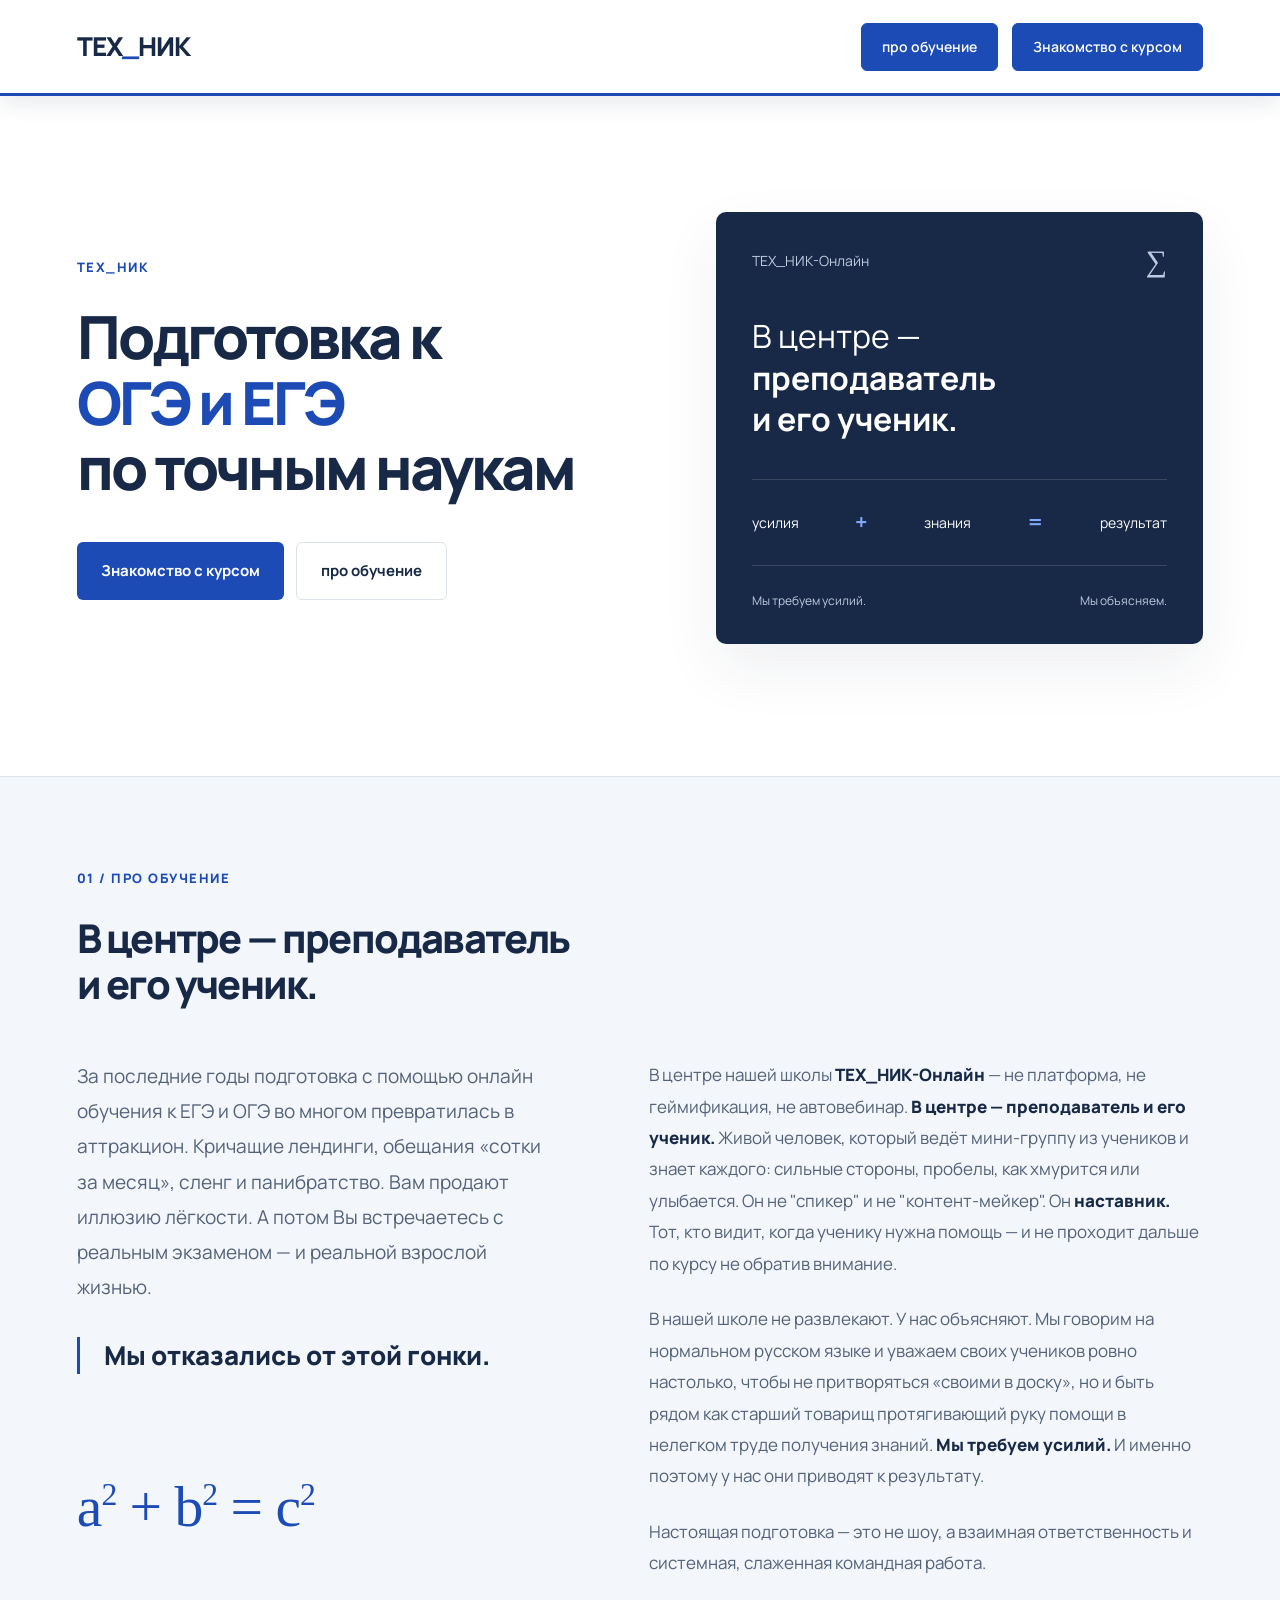
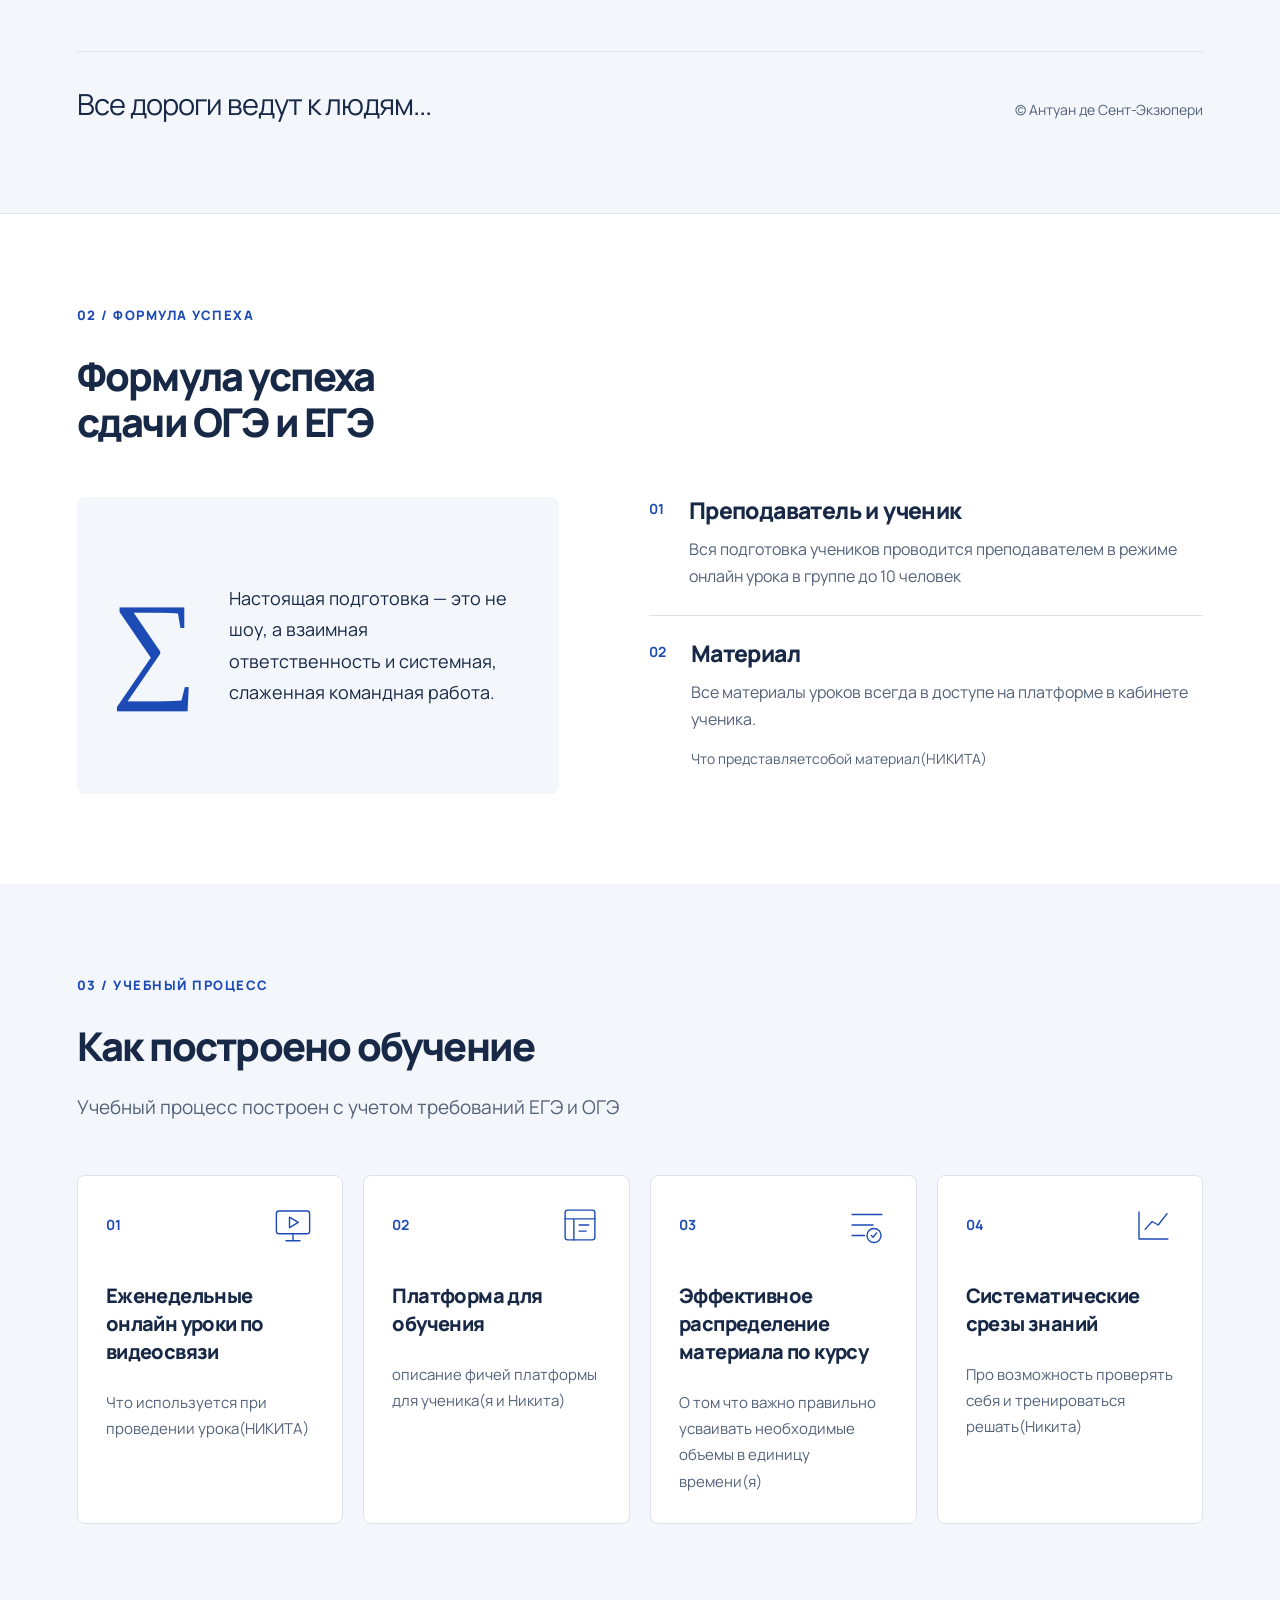
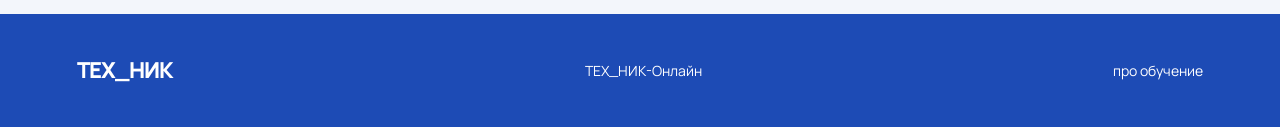
==== index.html @ 52ebafa4 "Publish ТЕХ_НИК website with Telegram application form" ====
<!DOCTYPE html>
<html lang="ru">
<head>
<meta charset="UTF-8"><meta name="viewport" content="width=device-width, initial-scale=1">
<title>ТЕХ_НИК — подготовка к ОГЭ и ЕГЭ по точным наукам</title>
<meta name="description" content="ТЕХ_НИК-Онлайн. Подготовка к ОГЭ и ЕГЭ по точным наукам. В центре — преподаватель и его ученик.">
<link rel="icon" type="image/svg+xml" href="data:image/svg+xml,%3Csvg xmlns='http://www.w3.org/2000/svg' viewBox='0 0 32 32'%3E%3Crect width='32' height='32' rx='7' fill='%23172946'/%3E%3Cpath d='M7 9h18v4h-7v12h-4V13H7z' fill='%23fff'/%3E%3C/svg%3E">
<link rel="stylesheet" href="style.css">
</head>
<body>
<header class="header"><a class="brand" href="#top" aria-label="ТЕХ_НИК, начало страницы">ТЕХ<span>_</span>НИК</a><nav aria-label="Навигация"><a href="#principles">про обучение</a><button class="nav-cta" type="button" data-diagnostic>Знакомство с курсом</button></nav></header>
<main>
<section class="hero" id="top">
<div class="hero-copy"><div class="eyebrow">ТЕХ_НИК</div><h1>Подготовка к <span>ОГЭ и ЕГЭ</span> по точным наукам</h1><div class="hero-actions"><button class="button primary" type="button" data-diagnostic>Знакомство с курсом</button><a class="button secondary" href="#principles">про обучение</a></div></div>
<div class="hero-panel" aria-label="Принципы подготовки"><div class="panel-top"><span>ТЕХ_НИК-Онлайн</span><span class="small-mark">∑</span></div><p class="panel-title">В центре —<br><strong>преподаватель<br>и его ученик.</strong></p><div class="equation" aria-hidden="true"><span>усилия</span><b>+</b><span>знания</span><b>=</b><span>результат</span></div><div class="panel-bottom"><span>Мы требуем усилий.</span><span>Мы объясняем.</span></div></div>
</section>
<section class="principles section" id="principles">
<div class="section-head"><span class="eyebrow">01 / ПРО ОБУЧЕНИЕ</span><h2>В центре — преподаватель<br>и его ученик.</h2></div>
<div class="manifesto">
<div class="opening"><p>За последние годы подготовка с помощью онлайн обучения к ЕГЭ и ОГЭ во многом превратилась в аттракцион. Кричащие лендинги, обещания «сотки за месяц», сленг и панибратство. Вам продают иллюзию лёгкости. А потом Вы встречаетесь с реальным экзаменом — и реальной взрослой жизнью.</p><p class="statement">Мы отказались от этой гонки.</p><div class="principle-equation" role="img" aria-label="Теорема Пифагора: а в квадрате плюс бэ в квадрате равно цэ в квадрате"><span>a<sup>2</sup> + b<sup>2</sup> = c<sup>2</sup></span></div></div>
<div class="body-copy"><p>В центре нашей школы <strong>ТЕХ_НИК-Онлайн</strong> — не платформа, не геймификация, не автовебинар. <strong>В центре — преподаватель и его ученик.</strong> Живой человек, который ведёт мини-группу из учеников и знает каждого: сильные стороны, пробелы, как хмурится или улыбается. Он не "спикер" и не "контент-мейкер". Он <strong>наставник.</strong> Тот, кто видит, когда ученику нужна помощь — и не проходит дальше по курсу не обратив внимание.</p>
<p>В нашей школе не развлекают. У нас объясняют. Мы говорим на нормальном русском языке и уважаем своих учеников ровно настолько, чтобы не притворяться «своими в доску», но и быть рядом как старший товарищ протягивающий руку помощи в нелегком труде получения знаний. <strong>Мы требуем усилий.</strong> И именно поэтому у нас они приводят к результату.</p>
<p>Настоящая подготовка — это не шоу, а взаимная ответственность и системная, слаженная командная работа.</p></div>
</div><blockquote><p>Все дороги ведут к людям...</p><cite>© Антуан де Сент-Экзюпери</cite></blockquote>
</section>
<section class="formula section" id="formula"><div class="section-head"><span class="eyebrow">02 / ФОРМУЛА УСПЕХА</span><h2>Формула успеха<br>сдачи ОГЭ и ЕГЭ</h2></div>
<div class="formula-layout"><div class="formula-intro"><span class="formula-symbol" aria-hidden="true">∑</span><p>Настоящая подготовка — это не шоу, а взаимная ответственность и системная, слаженная командная работа.</p></div><div class="formula-items"><article><span class="number">01</span><div><h3>Преподаватель и ученик</h3><p>Вся подготовка учеников проводится преподавателем в режиме онлайн урока в группе до 10 человек</p></div></article><article><span class="number">02</span><div><h3>Материал</h3><p>Все материалы уроков всегда в доступе на платформе в кабинете ученика.</p><p class="source-note">Что представляетсобой материал(НИКИТА)</p></div></article></div></div>
</section>
<section class="learning section" id="learning"><div class="section-head"><span class="eyebrow">03 / УЧЕБНЫЙ ПРОЦЕСС</span><h2>Как построено обучение</h2><p class="section-description">Учебный процесс построен с учетом требований ЕГЭ и ОГЭ</p></div><div class="learning-grid">
<article class="learning-card"><div class="card-top"><span class="number">01</span><svg viewBox="0 0 48 48" fill="none" aria-hidden="true"><rect x="5" y="8" width="38" height="26" rx="3"/><path d="M16 42h16M24 34v8M20 15l10 6-10 6z"/></svg></div><h3>Еженедельные онлайн уроки по видеосвязи</h3><p>Что используется при проведении урока(НИКИТА)</p></article>
<article class="learning-card"><div class="card-top"><span class="number">02</span><svg viewBox="0 0 48 48" fill="none" aria-hidden="true"><rect x="7" y="7" width="34" height="34" rx="3"/><path d="M7 17h34M17 17v24M23 24h11M23 31h8"/></svg></div><h3>Платформа для обучения</h3><p>описание фичей платформы для ученика(я и Никита)</p></article>
<article class="learning-card"><div class="card-top"><span class="number">03</span><svg viewBox="0 0 48 48" fill="none" aria-hidden="true"><path d="M7 12h34M7 24h24M7 36h14"/><circle cx="32" cy="36" r="8"/><path d="M29 36l2 2 4-5"/></svg></div><h3>Эффективное распределение материала по курсу</h3><p>О том что важно правильно усваивать необходимые объемы в единицу времени(я)</p></article>
<article class="learning-card"><div class="card-top"><span class="number">04</span><svg viewBox="0 0 48 48" fill="none" aria-hidden="true"><path d="M8 40V9M8 40h33M15 29l8-9 7 4 10-13"/></svg></div><h3>Систематические срезы знаний</h3><p>Про возможность проверять себя и тренироваться решать(Никита)</p></article>
</div></section>
</main><footer><a class="brand" href="#top">ТЕХ<span>_</span>НИК</a><span>ТЕХ_НИК-Онлайн</span><a href="#principles">про обучение</a></footer>
<dialog id="diagnostic-modal" class="diagnostic-modal" aria-labelledby="diagnostic-title" aria-describedby="diagnostic-description">
<div class="modal-shell">
<aside class="modal-aside"><a class="brand" href="#top">ТЕХ_НИК</a><div><span class="modal-kicker">ПЕРВЫЙ ШАГ</span><p>Начнём<br>с вашего<br><strong>уровня.</strong></p><div class="modal-formula" aria-hidden="true">a² + b² = c²</div></div><span class="modal-aside-note">В центре — преподаватель<br>и его ученик.</span></aside>
<div class="modal-content"><button type="button" class="modal-close" id="close-diagnostic" aria-label="Закрыть окно">×</button><span class="eyebrow">ТЕХ_НИК / ЗНАКОМСТВО С КУРСОМ</span><h2 id="diagnostic-title">Знакомство с курсом</h2><p id="diagnostic-description" class="modal-description">Расскажите, к какому экзамену готовитесь, и оставьте данные для связи.</p>
<form id="diagnostic-form"><div class="form-trap" aria-hidden="true"><label>Ваш сайт<input name="website" tabindex="-1" autocomplete="off"></label></div><p class="required-note">Все поля обязательны, кроме комментария.</p>
<fieldset class="exam-field"><legend>Экзамен</legend><div class="exam-options"><label><input type="radio" name="exam" value="ОГЭ" required checked><span>ОГЭ <small>9 класс</small></span></label><label><input type="radio" name="exam" value="ЕГЭ" required><span>ЕГЭ <small>11 класс</small></span></label></div></fieldset>
<div class="form-field subject-field"><label id="subject-label" for="subject-trigger">Предмет</label><div class="subject-picker"><input type="hidden" name="subject" id="diagnostic-subject"><button id="subject-trigger" class="subject-trigger" type="button" role="combobox" aria-labelledby="subject-label subject-value" aria-controls="subject-options" aria-expanded="false" aria-haspopup="listbox" aria-required="true" aria-describedby="subject-error"><span id="subject-value">Выберите предмет</span><svg viewBox="0 0 20 20" aria-hidden="true"><path d="m5 7 5 5 5-5"/></svg></button><div id="subject-options" class="subject-options" role="listbox" aria-labelledby="subject-label" hidden><button type="button" role="option" aria-selected="false" tabindex="-1">Математика</button><button type="button" role="option" aria-selected="false" tabindex="-1">Физика</button><button type="button" role="option" aria-selected="false" tabindex="-1">Информатика</button><button type="button" role="option" aria-selected="false" tabindex="-1">Химия</button></div></div><p id="subject-error" class="subject-error" hidden>Выберите предмет</p></div>
<div class="form-row"><div class="form-field"><label for="diagnostic-name">Ваше имя</label><input id="diagnostic-name" name="name" autocomplete="given-name" placeholder="Имя" required minlength="2" maxlength="80" pattern=".*\S.*"></div><div class="form-field"><label for="diagnostic-surname">Ваша фамилия</label><input id="diagnostic-surname" name="surname" autocomplete="family-name" placeholder="Фамилия" required minlength="2" maxlength="80" pattern=".*\S.*"></div></div>
<div class="form-row"><div class="form-field"><label for="diagnostic-phone">Телефон</label><input id="diagnostic-phone" type="tel" name="phone" autocomplete="tel" inputmode="tel" placeholder="+7 (999) 123-45-67" required maxlength="25" aria-describedby="phone-hint"><p id="phone-hint" class="field-hint">Укажите номер с кодом страны</p></div><div class="form-field"><label for="diagnostic-email">Электронная почта</label><input id="diagnostic-email" type="email" name="email" autocomplete="email" inputmode="email" placeholder="name@example.ru" required maxlength="254"></div></div>
<div class="form-field"><label for="diagnostic-city">Из какого вы города?</label><input id="diagnostic-city" name="city" autocomplete="address-level2" placeholder="Например, Москва" required minlength="2" maxlength="100" pattern=".*\S.*"></div><div class="form-field"><label for="diagnostic-comment">Что хотите обсудить? <span class="optional">Необязательно</span></label><textarea id="diagnostic-comment" name="comment" rows="2" maxlength="600" placeholder="Например, какие темы даются сложнее"></textarea></div>
<button class="button primary submit-diagnostic" type="submit">Записаться на знакомство с курсом</button><p class="mail-explainer">Отправьте заявку — мы свяжемся с вами для записи на знакомство с курсом.</p><div class="mail-fallback"><button id="copy-diagnostic" type="button">Скопировать заявку</button><a href="mailto:nick.martirosian@yandex.ru">nick.martirosian@yandex.ru</a></div><p id="diagnostic-status" class="diagnostic-status" role="status" aria-live="polite"></p><textarea id="diagnostic-copy" class="copy-fallback" aria-label="Текст заявки для копирования" readonly hidden></textarea>
</form></div></div></dialog>
<script src="diagnostic.js" defer></script>
</body></html>
---- style.css ----
@import url('https://fonts.googleapis.com/css2?family=Manrope:wght@400;500;600;700;800&display=swap');
:root{--ink:#172946;--muted:#536279;--line:#dce3eb;--blue:#1d4bb5;--paper:#fff;--pale:#f3f6fb}*{box-sizing:border-box}html{scroll-behavior:smooth;scroll-padding-top:100px}body{margin:0;background:var(--paper);color:var(--ink);font-family:Manrope,Arial,sans-serif;font-size:17px;line-height:1.7}a{color:inherit;text-decoration:none}a:focus-visible{outline:3px solid var(--blue);outline-offset:5px}h1,h2,h3,p{margin:0}h1,h2,h3{line-height:1.16}header,section,footer{padding-inline:max(6vw,calc((100vw - 1320px)/2))}.header{height:96px;display:flex;align-items:center;justify-content:space-between;border-bottom:1px solid var(--line)}.brand{font-weight:800;font-size:26px;letter-spacing:-1px}.brand span{color:var(--blue)}nav{display:flex;align-items:center;gap:38px;font-size:14px;font-weight:600}.nav-cta{padding:11px 18px;border:1px solid var(--line);border-radius:6px}.hero{display:grid;grid-template-columns:1.17fr 1fr;gap:70px;padding-block:84px 100px;align-items:center;min-height:680px}.eyebrow{display:block;font-size:13px;font-weight:800;letter-spacing:1.5px;color:var(--blue);margin-bottom:26px}h1{font-size:clamp(42px,4.65vw,72px);letter-spacing:-3px;line-height:1.1;font-weight:800;max-width:760px}h1 span{color:var(--blue);display:block}.hero-actions{display:flex;gap:12px;flex-wrap:wrap;margin-top:42px}.button{display:inline-flex;align-items:center;justify-content:center;font-size:15px;font-weight:700;min-height:54px;padding:15px 24px;border-radius:6px;transition:background .18s,transform .18s}.button:hover{transform:translateY(-2px)}.primary{color:white;background:var(--blue)}.primary:hover{background:#163b91}.secondary{border:1px solid var(--line)}.secondary:hover{background:var(--pale)}.hero-panel{background:var(--ink);color:white;border-radius:10px;padding:32px 36px;box-shadow:0 24px 60px #17294612}.panel-top{display:flex;align-items:center;justify-content:space-between;color:#bccbe0;font-size:14px}.small-mark{font:30px Georgia,serif}.panel-title{font-size:clamp(26px,2.5vw,38px);line-height:1.3;font-weight:400;margin-block:38px}.panel-title strong{font-weight:700}.equation{display:flex;align-items:center;justify-content:space-between;gap:8px;border-block:1px solid #ffffff26;padding:24px 0;font-size:14px}.equation b{color:#82a8ff;font-size:22px}.panel-bottom{display:flex;justify-content:space-between;gap:20px;color:#bccbe0;font-size:12px;margin-top:25px}.section{padding-block:90px}.principles{background:var(--pale);border-block:1px solid var(--line)}.section-head{margin-bottom:52px}h2{font-size:clamp(32px,3.1vw,48px);letter-spacing:-1.8px;font-weight:800}.manifesto{display:grid;grid-template-columns:1fr 1.15fr;gap:90px}.manifesto p{margin-bottom:24px}.opening{font-size:19px;color:var(--muted);line-height:1.85}.opening .statement{font-size:26px;font-weight:800;color:var(--ink);line-height:1.4;margin-top:32px;border-left:3px solid var(--blue);padding-left:24px}.body-copy{font-size:17px;color:var(--muted);line-height:1.85}.body-copy strong{color:var(--ink);font-weight:800}blockquote{display:flex;align-items:baseline;justify-content:space-between;gap:24px;margin:48px 0 0;padding:34px 0 0;border-top:1px solid var(--line)}blockquote p{font-size:29px;line-height:1.3;letter-spacing:-1px}blockquote cite{font-size:14px;font-style:normal;color:var(--muted)}.formula-layout{display:grid;grid-template-columns:1fr 1.15fr;gap:90px}.formula-intro{background:var(--pale);border-radius:8px;padding:35px;display:flex;align-items:center;gap:32px}.formula-symbol{font:120px Georgia,serif;color:var(--blue);line-height:1}.formula-intro p{font-size:18px;line-height:1.75}.formula-items article{display:flex;gap:25px;padding:24px 0;border-top:1px solid var(--line)}.formula-items article:first-child{padding-top:0;border-top:0}.number{font-size:14px;font-weight:700;color:var(--blue)}h3{font-size:23px;letter-spacing:-.6px;font-weight:800}.formula-items p{color:var(--muted);font-size:16px;margin-top:13px}.formula-items .source-note{font-size:14px}.learning{background:var(--pale)}.section-description{margin-top:22px;font-size:19px;color:var(--muted)}.learning-grid{display:grid;grid-template-columns:repeat(4,1fr);gap:20px}.learning-card{background:white;border:1px solid var(--line);border-radius:8px;padding:28px;display:flex;flex-direction:column}.card-top{display:flex;align-items:center;justify-content:space-between;margin-bottom:36px}.card-top svg{width:42px;height:42px;stroke:var(--blue);stroke-width:1.6;stroke-linecap:round;stroke-linejoin:round}.learning-card h3{font-size:20px;line-height:1.4}.learning-card p{font-size:15px;line-height:1.75;color:var(--muted);margin-top:24px}.diagnostic{background:var(--ink);color:white;display:flex;align-items:center;justify-content:space-between;gap:40px;padding-block:64px}.diagnostic .eyebrow{color:#a7beee}.diagnostic h2{font-size:34px}.light{background:white;color:var(--ink);flex-shrink:0}footer{display:flex;justify-content:space-between;align-items:center;padding-block:32px;font-size:14px;color:var(--muted)}footer .brand{color:var(--ink);font-size:22px}@media(min-width:1700px){.hero{min-height:760px}}@media(max-width:1100px){.hero{gap:35px;padding-block:65px}.manifesto,.formula-layout{gap:40px}.learning-grid{grid-template-columns:repeat(2,1fr)}.formula-intro{padding:25px;gap:20px}.formula-symbol{font-size:90px}}@media(max-width:740px){header,section,footer{padding-inline:6vw}.header{height:80px}.brand{font-size:23px}nav{gap:12px}nav>a:first-child{display:none}.nav-cta{font-size:12px;padding:9px 12px}.hero{grid-template-columns:1fr;padding-block:48px 55px;gap:40px;min-height:auto}h1{font-size:44px;letter-spacing:-2px}.hero-actions{margin-top:30px}.button{font-size:14px;padding:14px 20px}.hero-panel{padding:26px}.panel-title{font-size:32px;margin-block:25px}.section{padding-block:55px}.section-head{margin-bottom:34px}.eyebrow{font-size:12px;margin-bottom:18px}h2{font-size:34px;letter-spacing:-1.3px}.manifesto,.formula-layout{grid-template-columns:1fr;gap:24px}.opening{font-size:17px}.opening .statement{font-size:23px}.body-copy{font-size:16px}blockquote{flex-direction:column;gap:15px;margin-top:25px;padding-top:25px}blockquote p{font-size:26px}.formula-intro{padding:25px}.formula-intro p{font-size:16px}.formula-items article:first-child{padding-top:24px;border-top:1px solid var(--line)}.learning-grid{gap:14px}.learning-card{padding:20px}.card-top{margin-bottom:24px}.learning-card h3{font-size:18px}.learning-card p{font-size:14px}.diagnostic{flex-direction:column;align-items:flex-start;gap:28px}.diagnostic h2{font-size:29px}footer{gap:20px;flex-wrap:wrap}footer>span{display:none}}@media(max-width:420px){h1{font-size:38px}.hero-actions{display:grid}.learning-grid{grid-template-columns:1fr}.learning-card{padding:26px}.learning-card h3{font-size:22px}.learning-card p{font-size:16px}.equation{font-size:12px}}@media(prefers-reduced-motion:reduce){html{scroll-behavior:auto}.button{transition:none}.button:hover{transform:none}}
/* Requested page refinements */
.header nav{gap:14px}
.header nav a{display:inline-flex;align-items:center;justify-content:center;min-height:48px;padding:11px 20px;border:1px solid var(--blue);border-radius:6px;background:var(--blue);color:#fff;line-height:1.5;transition:background .18s}
.header nav a:hover{background:#163b91;border-color:#163b91}
.principle-equation{margin-top:55px;padding:35px 0;color:var(--blue);font-family:Georgia,'Times New Roman',serif;font-size:clamp(40px,4.5vw,68px);line-height:1.5;letter-spacing:-1px}
.principle-equation sup{font-size:.55em;line-height:0;position:relative;vertical-align:baseline;top:-.65em}
footer{background:var(--blue);color:#fff;padding-block:38px}
footer .brand,footer .brand span{color:#fff}
footer a:hover{text-decoration:underline;text-underline-offset:5px}
@media(max-width:740px){.header{height:auto;min-height:80px;gap:14px;padding-block:16px;flex-wrap:wrap}.header nav{gap:8px;flex-wrap:wrap}.header nav a{font-size:12px;min-height:42px;padding:9px 12px}.principle-equation{margin-top:28px;padding-block:15px}}

/* Separate the navigation header from the first screen. */
.header{position:relative;z-index:1;background:#fff;border-bottom:3px solid var(--blue);box-shadow:0 8px 20px rgba(23,41,70,.09)}


button,input,textarea,select{font:inherit}button{cursor:pointer}.button.primary{border:0}.header nav .nav-cta{display:inline-flex;align-items:center;justify-content:center;min-height:48px;padding:11px 20px;border:1px solid var(--blue);border-radius:6px;background:var(--blue);color:#fff;line-height:1.5;font-size:14px;font-weight:600}.header nav .nav-cta:hover{background:#163b91;border-color:#163b91}button:focus-visible,input:focus-visible,select:focus-visible,textarea:focus-visible{outline:3px solid #537fd9;outline-offset:3px}.modal-open{overflow:hidden}.diagnostic-modal{border:0;padding:0;width:min(930px,calc(100% - 40px));max-height:calc(100dvh - 48px);border-radius:16px;color:var(--ink);background:white;box-shadow:0 35px 100px #071a4859;overflow:auto}.diagnostic-modal::backdrop{background:#091c45b3;backdrop-filter:blur(5px)}.modal-shell{display:grid;grid-template-columns:290px 1fr}.modal-aside{background:var(--blue);color:white;padding:35px 30px;display:flex;flex-direction:column;justify-content:space-between;gap:50px}.modal-aside .brand{font-size:23px}.modal-kicker{font-size:12px;letter-spacing:2px;color:#c3d3f3;font-weight:700}.modal-aside p{font-size:38px;line-height:1.25;letter-spacing:-1.5px;margin-top:20px}.modal-aside p strong{font-weight:800}.modal-formula{font:32px Georgia,serif;margin-top:36px;padding-top:28px;border-top:1px solid #ffffff40}.modal-aside-note{font-size:14px;line-height:1.7;color:#e4ecfb}.modal-content{padding:38px;position:relative}.modal-close{position:absolute;right:17px;top:14px;border:0;background:#f0f3f8;width:38px;height:38px;border-radius:50%;font-size:28px;line-height:1;color:var(--ink)}.modal-close:hover{background:#e4eaf4}.modal-content .eyebrow{font-size:11px;margin:0 40px 14px 0;letter-spacing:1px}.modal-content h2{font-size:34px;letter-spacing:-1px}.modal-description{font-size:15px;color:var(--muted);line-height:1.6;margin-top:13px;margin-bottom:24px}.exam-field{border:0;padding:0;margin:0 0 18px}.exam-field legend,.form-field>label{font-size:14px;font-weight:700;margin-bottom:8px;display:block}.exam-options{display:grid;grid-template-columns:1fr 1fr;gap:12px}.exam-options label{position:relative}.exam-options input{position:absolute;width:1px;height:1px;opacity:0}.exam-options span{display:flex;justify-content:space-between;align-items:center;gap:10px;border:1px solid var(--line);border-radius:7px;padding:12px 15px;font-size:17px;font-weight:800;cursor:pointer}.exam-options small{font-size:13px;font-weight:500;color:var(--muted)}.exam-options input:checked+span{border-color:var(--blue);background:#edf2fc;color:var(--blue);box-shadow:inset 0 0 0 1px var(--blue)}.exam-options input:focus-visible+span{outline:3px solid #537fd9;outline-offset:3px}.form-field{margin-bottom:17px}.form-field input,.form-field select,.form-field textarea{width:100%;border:1px solid #cbd5e4;border-radius:7px;padding:12px 13px;color:var(--ink);background:#fff;font-size:14px;line-height:1.5;min-height:46px}.form-field textarea{resize:vertical;max-height:180px}.form-field input::placeholder,.form-field textarea::placeholder{color:#758299}.form-row{display:grid;grid-template-columns:1fr 1.15fr;gap:14px}.optional{font-size:12px;color:var(--muted);font-weight:400;float:right}.submit-diagnostic{width:100%;min-height:52px;font-size:15px}.mail-explainer{font-size:12px;color:var(--muted);line-height:1.6;margin-top:12px;text-align:center}.mail-fallback{display:flex;align-items:center;justify-content:space-between;gap:15px;margin-top:13px;font-size:12px;flex-wrap:wrap}.mail-fallback button{padding:0;background:none;border:0;color:var(--blue);font-size:12px;text-decoration:underline;text-underline-offset:3px}.mail-fallback a{color:var(--muted)}.diagnostic-status:empty{display:none}.diagnostic-status{background:#edf2fc;padding:13px;border-radius:7px;font-size:13px;line-height:1.7;margin-top:15px}.copy-fallback{width:100%;min-height:140px;margin-top:12px;font-size:14px;padding:12px;border:1px solid var(--line);border-radius:7px}@media(max-width:740px){.header nav .nav-cta{font-size:12px;min-height:42px;padding:9px 12px}.diagnostic-modal{width:calc(100% - 24px);max-height:calc(100dvh - 24px);border-radius:12px}.modal-shell{grid-template-columns:1fr}.modal-aside{padding:20px 24px;gap:0}.modal-aside>div,.modal-aside-note{display:none}.modal-content{padding:26px 22px}.modal-close{top:12px;right:14px}.modal-content h2{font-size:30px}.form-row{grid-template-columns:1fr;gap:0}.modal-description{margin-bottom:20px}.mail-fallback{font-size:13px}.mail-fallback button{font-size:13px}}@media(prefers-reduced-motion:no-preference){.diagnostic-modal[open]{animation:modal-in .2s ease-out}@keyframes modal-in{from{opacity:0;transform:translateY(12px) scale(.99)}to{opacity:1;transform:translateY(0) scale(1)}}}
.subject-picker{position:relative}.subject-trigger{width:100%;display:flex;align-items:center;justify-content:space-between;gap:15px;min-height:48px;background:white;border:1px solid #cbd5e4;border-radius:7px;padding:12px 14px;color:var(--ink);font-size:14px;text-align:left}.subject-trigger svg{width:20px;height:20px;fill:none;stroke:var(--ink);stroke-width:1.7;transition:transform .15s}.subject-trigger[aria-expanded=true]{border-color:var(--blue);box-shadow:0 0 0 2px #1d4bb51a}.subject-trigger[aria-expanded=true] svg{transform:rotate(180deg)}.subject-options{position:absolute;top:calc(100% + 7px);left:0;right:0;background:white;border:1px solid #dce3eb;border-radius:10px;box-shadow:0 12px 30px #17294624;padding:6px;z-index:5}.subject-options[hidden]{display:none}.subject-options button{display:block;width:100%;background:white;border:0;border-radius:6px;padding:11px 13px;text-align:left;color:var(--ink);font-size:14px}.subject-options button:hover,.subject-options button:focus-visible{background:#edf2fc;color:var(--blue);outline:0}.subject-options button[aria-selected=true]{background:var(--blue);color:white;font-weight:700}.subject-options button[aria-selected=true]::after{content:'✓';float:right}.subject-error{font-size:13px;color:#b32632;margin-top:7px}.subject-trigger[aria-invalid=true]{border-color:#b32632}

.required-note{font-size:12px;color:var(--muted);margin-bottom:16px}.field-hint{font-size:12px;color:var(--muted);line-height:1.5;margin-top:6px}


.form-trap{position:absolute;left:-9999px;opacity:0;width:1px;height:1px;overflow:hidden}.submit-diagnostic:disabled{opacity:.7;cursor:wait}
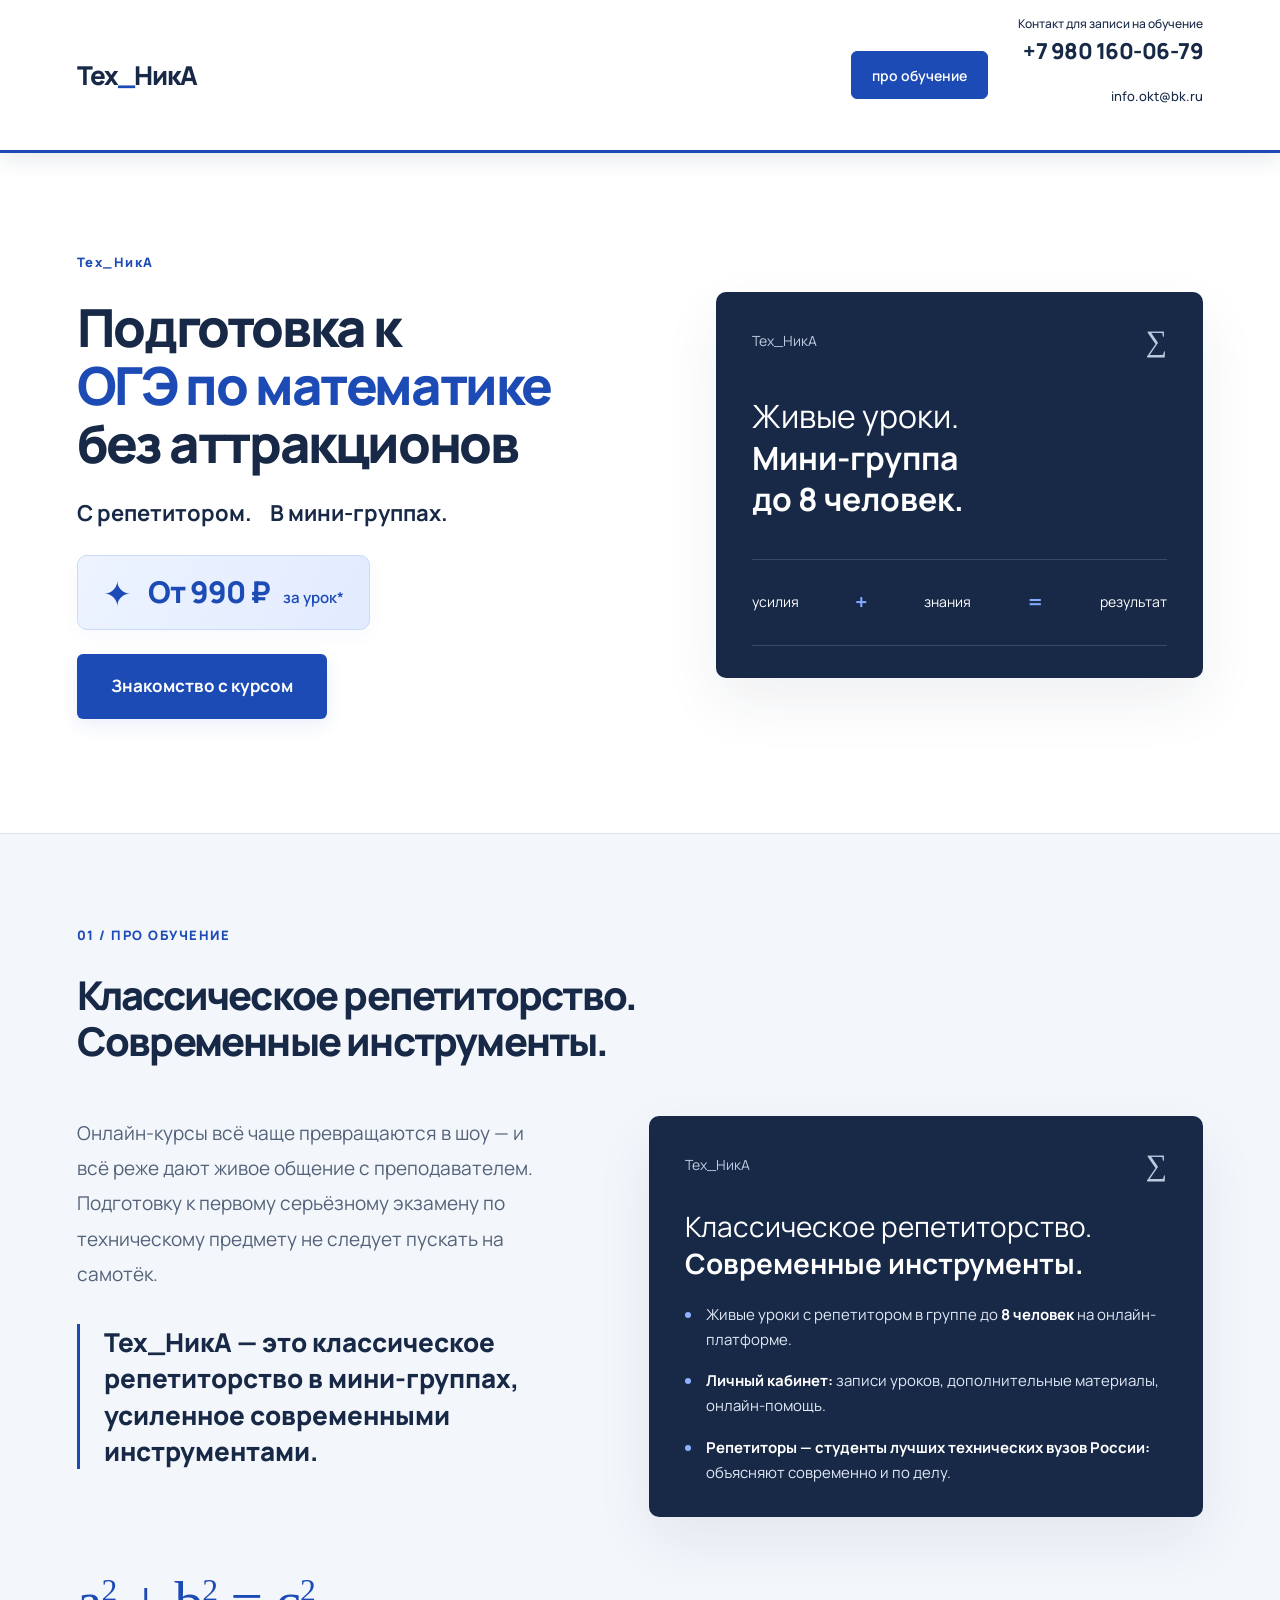
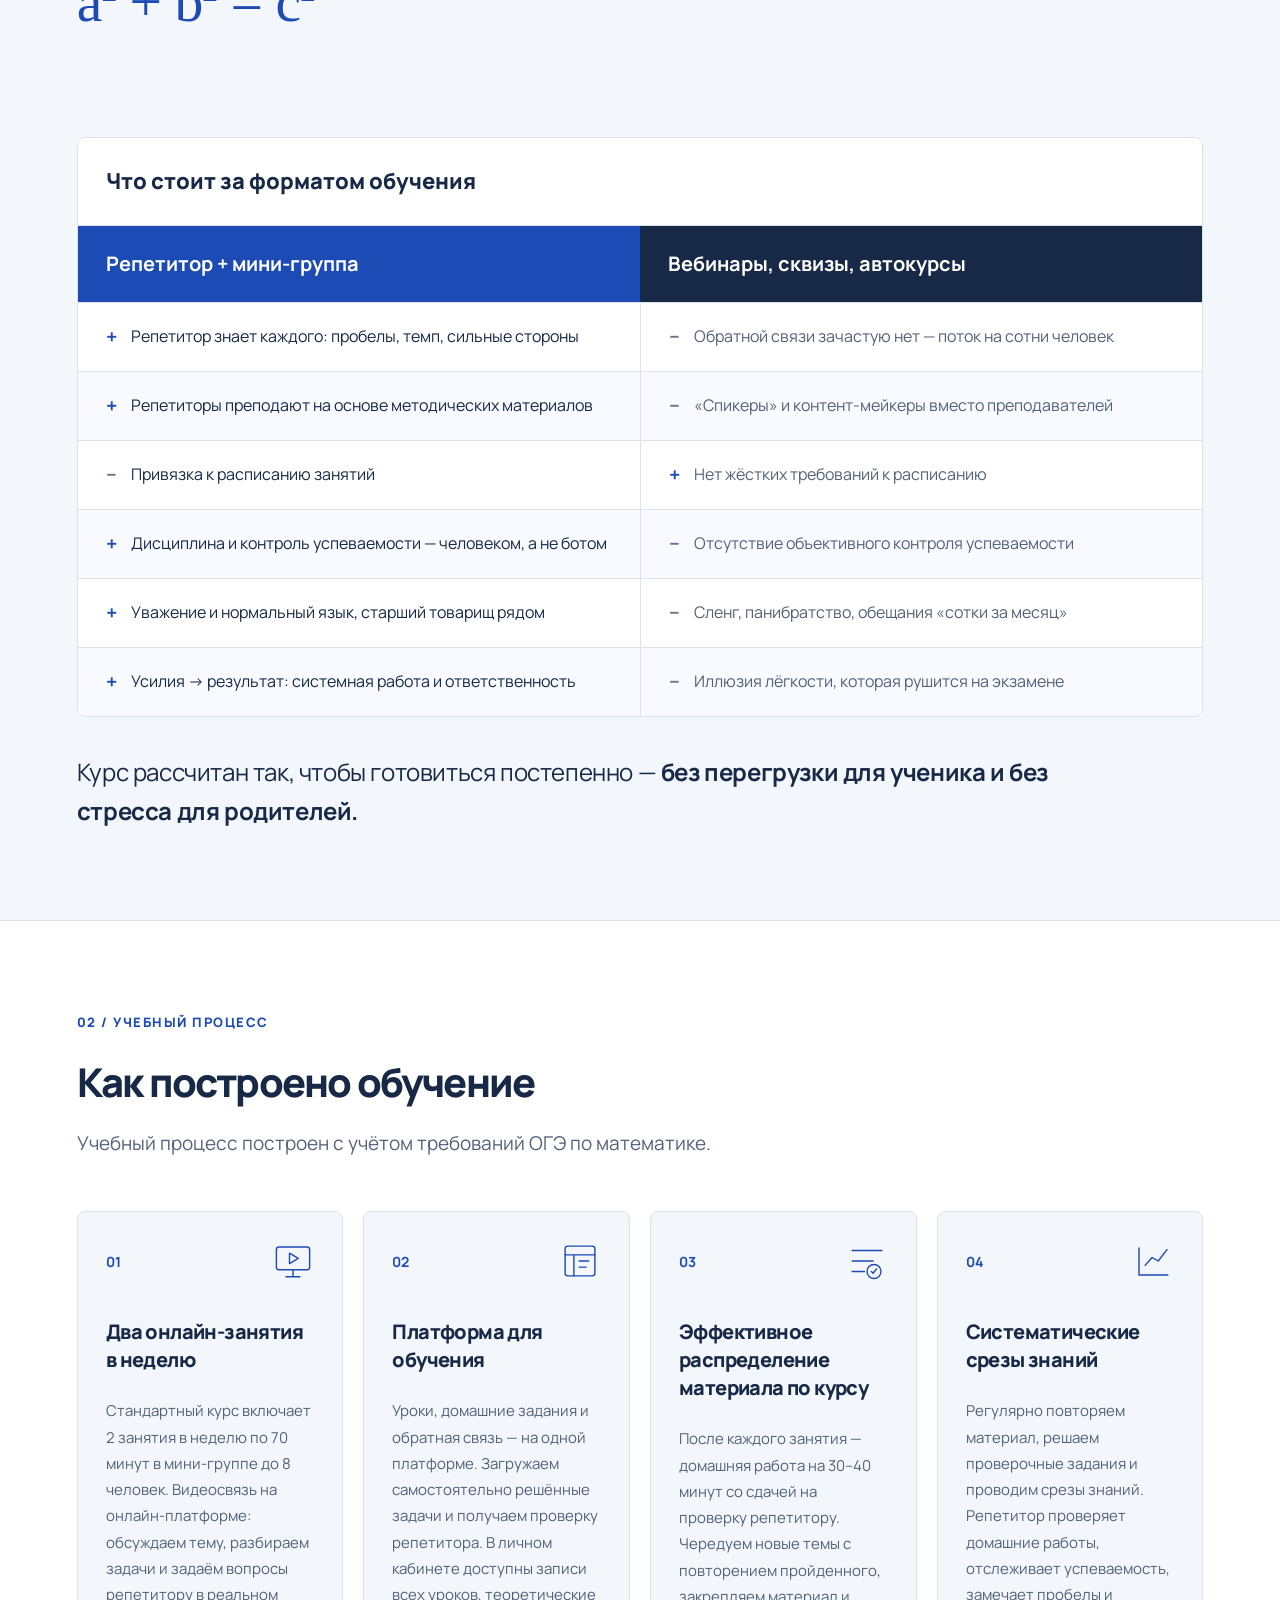
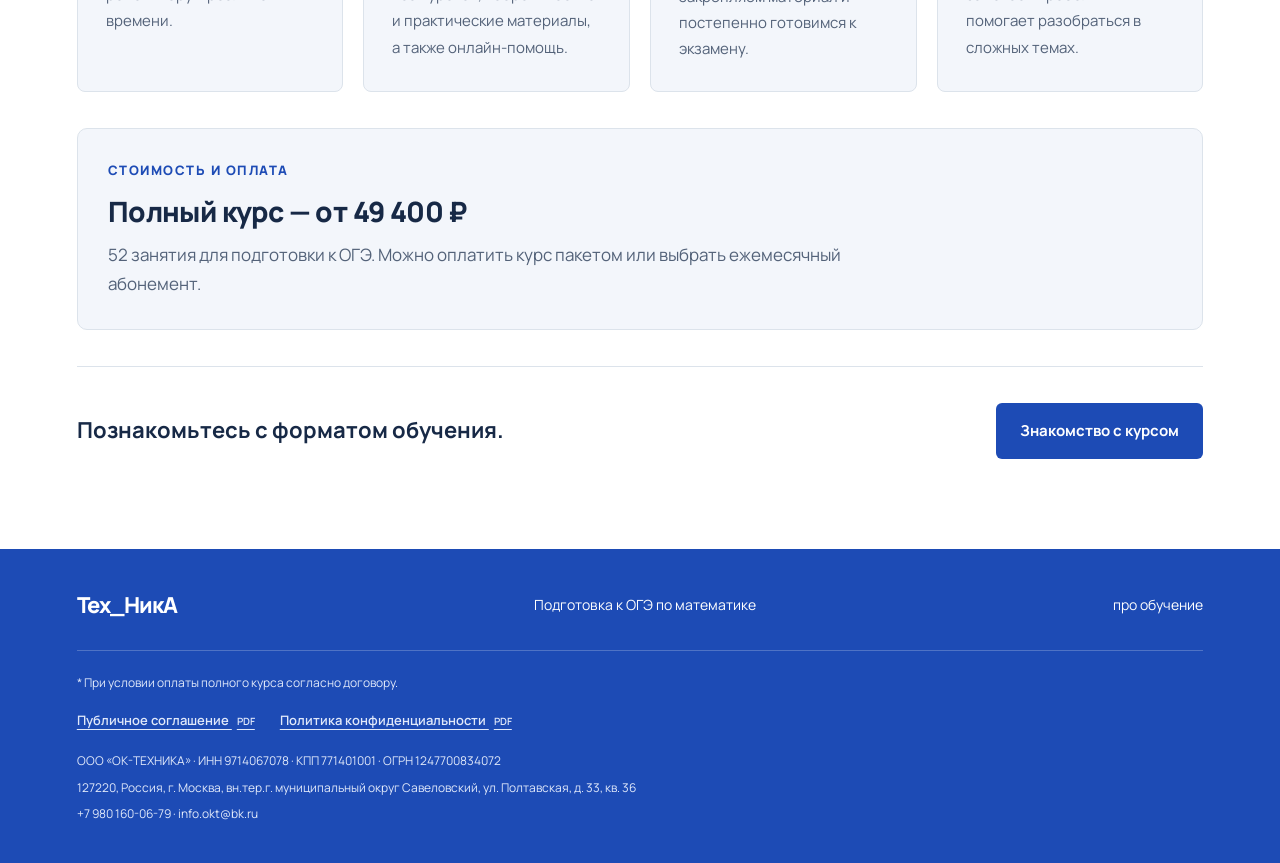
==== commit 0c21f7d4: "Обновить Тех_НикА: курс, стоимость, контакты и согласия" ====
--- a/index.html
+++ b/index.html
@@ -1,56 +1,35 @@
-<!DOCTYPE html>
-<html lang="ru">
-<head>
-<meta charset="UTF-8"><meta name="viewport" content="width=device-width, initial-scale=1">
-<title>ТЕХ_НИК — подготовка к ОГЭ и ЕГЭ по точным наукам</title>
-<meta name="description" content="ТЕХ_НИК-Онлайн. Подготовка к ОГЭ и ЕГЭ по точным наукам. В центре — преподаватель и его ученик.">
-<link rel="icon" type="image/svg+xml" href="data:image/svg+xml,%3Csvg xmlns='http://www.w3.org/2000/svg' viewBox='0 0 32 32'%3E%3Crect width='32' height='32' rx='7' fill='%23172946'/%3E%3Cpath d='M7 9h18v4h-7v12h-4V13H7z' fill='%23fff'/%3E%3C/svg%3E">
-<link rel="stylesheet" href="style.css">
-</head>
-<body>
-<header class="header"><a class="brand" href="#top" aria-label="ТЕХ_НИК, начало страницы">ТЕХ<span>_</span>НИК</a><nav aria-label="Навигация"><a href="#principles">про обучение</a><button class="nav-cta" type="button" data-diagnostic>Знакомство с курсом</button></nav></header>
-<main>
-<section class="hero" id="top">
-<div class="hero-copy"><div class="eyebrow">ТЕХ_НИК</div><h1>Подготовка к <span>ОГЭ и ЕГЭ</span> по точным наукам</h1><div class="hero-actions"><button class="button primary" type="button" data-diagnostic>Знакомство с курсом</button><a class="button secondary" href="#principles">про обучение</a></div></div>
-<div class="hero-panel" aria-label="Принципы подготовки"><div class="panel-top"><span>ТЕХ_НИК-Онлайн</span><span class="small-mark">∑</span></div><p class="panel-title">В центре —<br><strong>преподаватель<br>и его ученик.</strong></p><div class="equation" aria-hidden="true"><span>усилия</span><b>+</b><span>знания</span><b>=</b><span>результат</span></div><div class="panel-bottom"><span>Мы требуем усилий.</span><span>Мы объясняем.</span></div></div>
-</section>
-<section class="principles section" id="principles">
-<div class="section-head"><span class="eyebrow">01 / ПРО ОБУЧЕНИЕ</span><h2>В центре — преподаватель<br>и его ученик.</h2></div>
-<div class="manifesto">
-<div class="opening"><p>За последние годы подготовка с помощью онлайн обучения к ЕГЭ и ОГЭ во многом превратилась в аттракцион. Кричащие лендинги, обещания «сотки за месяц», сленг и панибратство. Вам продают иллюзию лёгкости. А потом Вы встречаетесь с реальным экзаменом — и реальной взрослой жизнью.</p><p class="statement">Мы отказались от этой гонки.</p><div class="principle-equation" role="img" aria-label="Теорема Пифагора: а в квадрате плюс бэ в квадрате равно цэ в квадрате"><span>a<sup>2</sup> + b<sup>2</sup> = c<sup>2</sup></span></div></div>
-<div class="body-copy"><p>В центре нашей школы <strong>ТЕХ_НИК-Онлайн</strong> — не платформа, не геймификация, не автовебинар. <strong>В центре — преподаватель и его ученик.</strong> Живой человек, который ведёт мини-группу из учеников и знает каждого: сильные стороны, пробелы, как хмурится или улыбается. Он не "спикер" и не "контент-мейкер". Он <strong>наставник.</strong> Тот, кто видит, когда ученику нужна помощь — и не проходит дальше по курсу не обратив внимание.</p>
-<p>В нашей школе не развлекают. У нас объясняют. Мы говорим на нормальном русском языке и уважаем своих учеников ровно настолько, чтобы не притворяться «своими в доску», но и быть рядом как старший товарищ протягивающий руку помощи в нелегком труде получения знаний. <strong>Мы требуем усилий.</strong> И именно поэтому у нас они приводят к результату.</p>
-<p>Настоящая подготовка — это не шоу, а взаимная ответственность и системная, слаженная командная работа.</p></div>
-</div><blockquote><p>Все дороги ведут к людям...</p><cite>© Антуан де Сент-Экзюпери</cite></blockquote>
-</section>
-<section class="formula section" id="formula"><div class="section-head"><span class="eyebrow">02 / ФОРМУЛА УСПЕХА</span><h2>Формула успеха<br>сдачи ОГЭ и ЕГЭ</h2></div>
-<div class="formula-layout"><div class="formula-intro"><span class="formula-symbol" aria-hidden="true">∑</span><p>Настоящая подготовка — это не шоу, а взаимная ответственность и системная, слаженная командная работа.</p></div><div class="formula-items"><article><span class="number">01</span><div><h3>Преподаватель и ученик</h3><p>Вся подготовка учеников проводится преподавателем в режиме онлайн урока в группе до 10 человек</p></div></article><article><span class="number">02</span><div><h3>Материал</h3><p>Все материалы уроков всегда в доступе на платформе в кабинете ученика.</p><p class="source-note">Что представляетсобой материал(НИКИТА)</p></div></article></div></div>
-</section>
-<section class="learning section" id="learning"><div class="section-head"><span class="eyebrow">03 / УЧЕБНЫЙ ПРОЦЕСС</span><h2>Как построено обучение</h2><p class="section-description">Учебный процесс построен с учетом требований ЕГЭ и ОГЭ</p></div><div class="learning-grid">
-<article class="learning-card"><div class="card-top"><span class="number">01</span><svg viewBox="0 0 48 48" fill="none" aria-hidden="true"><rect x="5" y="8" width="38" height="26" rx="3"/><path d="M16 42h16M24 34v8M20 15l10 6-10 6z"/></svg></div><h3>Еженедельные онлайн уроки по видеосвязи</h3><p>Что используется при проведении урока(НИКИТА)</p></article>
-<article class="learning-card"><div class="card-top"><span class="number">02</span><svg viewBox="0 0 48 48" fill="none" aria-hidden="true"><rect x="7" y="7" width="34" height="34" rx="3"/><path d="M7 17h34M17 17v24M23 24h11M23 31h8"/></svg></div><h3>Платформа для обучения</h3><p>описание фичей платформы для ученика(я и Никита)</p></article>
-<article class="learning-card"><div class="card-top"><span class="number">03</span><svg viewBox="0 0 48 48" fill="none" aria-hidden="true"><path d="M7 12h34M7 24h24M7 36h14"/><circle cx="32" cy="36" r="8"/><path d="M29 36l2 2 4-5"/></svg></div><h3>Эффективное распределение материала по курсу</h3><p>О том что важно правильно усваивать необходимые объемы в единицу времени(я)</p></article>
-<article class="learning-card"><div class="card-top"><span class="number">04</span><svg viewBox="0 0 48 48" fill="none" aria-hidden="true"><path d="M8 40V9M8 40h33M15 29l8-9 7 4 10-13"/></svg></div><h3>Систематические срезы знаний</h3><p>Про возможность проверять себя и тренироваться решать(Никита)</p></article>
-</div></section>
-</main><footer><a class="brand" href="#top">ТЕХ<span>_</span>НИК</a><span>ТЕХ_НИК-Онлайн</span><a href="#principles">про обучение</a></footer>
-<dialog id="diagnostic-modal" class="diagnostic-modal" aria-labelledby="diagnostic-title" aria-describedby="diagnostic-description">
-<div class="modal-shell">
-<aside class="modal-aside"><a class="brand" href="#top">ТЕХ_НИК</a><div><span class="modal-kicker">ПЕРВЫЙ ШАГ</span><p>Начнём<br>с вашего<br><strong>уровня.</strong></p><div class="modal-formula" aria-hidden="true">a² + b² = c²</div></div><span class="modal-aside-note">В центре — преподаватель<br>и его ученик.</span></aside>
-<div class="modal-content"><button type="button" class="modal-close" id="close-diagnostic" aria-label="Закрыть окно">×</button><span class="eyebrow">ТЕХ_НИК / ЗНАКОМСТВО С КУРСОМ</span><h2 id="diagnostic-title">Знакомство с курсом</h2><p id="diagnostic-description" class="modal-description">Расскажите, к какому экзамену готовитесь, и оставьте данные для связи.</p>
-<form id="diagnostic-form"><div class="form-trap" aria-hidden="true"><label>Ваш сайт<input name="website" tabindex="-1" autocomplete="off"></label></div><p class="required-note">Все поля обязательны, кроме комментария.</p>
-<fieldset class="exam-field"><legend>Экзамен</legend><div class="exam-options"><label><input type="radio" name="exam" value="ОГЭ" required checked><span>ОГЭ <small>9 класс</small></span></label><label><input type="radio" name="exam" value="ЕГЭ" required><span>ЕГЭ <small>11 класс</small></span></label></div></fieldset>
-<div class="form-field subject-field"><label id="subject-label" for="subject-trigger">Предмет</label><div class="subject-picker"><input type="hidden" name="subject" id="diagnostic-subject"><button id="subject-trigger" class="subject-trigger" type="button" role="combobox" aria-labelledby="subject-label subject-value" aria-controls="subject-options" aria-expanded="false" aria-haspopup="listbox" aria-required="true" aria-describedby="subject-error"><span id="subject-value">Выберите предмет</span><svg viewBox="0 0 20 20" aria-hidden="true"><path d="m5 7 5 5 5-5"/></svg></button><div id="subject-options" class="subject-options" role="listbox" aria-labelledby="subject-label" hidden><button type="button" role="option" aria-selected="false" tabindex="-1">Математика</button><button type="button" role="option" aria-selected="false" tabindex="-1">Физика</button><button type="button" role="option" aria-selected="false" tabindex="-1">Информатика</button><button type="button" role="option" aria-selected="false" tabindex="-1">Химия</button></div></div><p id="subject-error" class="subject-error" hidden>Выберите предмет</p></div>
-<div class="form-row"><div class="form-field"><label for="diagnostic-name">Ваше имя</label><input id="diagnostic-name" name="name" autocomplete="given-name" placeholder="Имя" required minlength="2" maxlength="80" pattern=".*\S.*"></div><div class="form-field"><label for="diagnostic-surname">Ваша фамилия</label><input id="diagnostic-surname" name="surname" autocomplete="family-name" placeholder="Фамилия" required minlength="2" maxlength="80" pattern=".*\S.*"></div></div>
-<div class="form-row"><div class="form-field"><label for="diagnostic-phone">Телефон</label><input id="diagnostic-phone" type="tel" name="phone" autocomplete="tel" inputmode="tel" placeholder="+7 (999) 123-45-67" required maxlength="25" aria-describedby="phone-hint"><p id="phone-hint" class="field-hint">Укажите номер с кодом страны</p></div><div class="form-field"><label for="diagnostic-email">Электронная почта</label><input id="diagnostic-email" type="email" name="email" autocomplete="email" inputmode="email" placeholder="name@example.ru" required maxlength="254"></div></div>
-<div class="form-field"><label for="diagnostic-city">Из какого вы города?</label><input id="diagnostic-city" name="city" autocomplete="address-level2" placeholder="Например, Москва" required minlength="2" maxlength="100" pattern=".*\S.*"></div><div class="form-field"><label for="diagnostic-comment">Что хотите обсудить? <span class="optional">Необязательно</span></label><textarea id="diagnostic-comment" name="comment" rows="2" maxlength="600" placeholder="Например, какие темы даются сложнее"></textarea></div>
-<button class="button primary submit-diagnostic" type="submit">Записаться на знакомство с курсом</button><p class="mail-explainer">Отправьте заявку — мы свяжемся с вами для записи на знакомство с курсом.</p><div class="mail-fallback"><button id="copy-diagnostic" type="button">Скопировать заявку</button><a href="mailto:nick.martirosian@yandex.ru">nick.martirosian@yandex.ru</a></div><p id="diagnostic-status" class="diagnostic-status" role="status" aria-live="polite"></p><textarea id="diagnostic-copy" class="copy-fallback" aria-label="Текст заявки для копирования" readonly hidden></textarea>
-</form></div></div></dialog>
-<script src="diagnostic.js" defer></script>
-</body></html>
+<!DOCTYPE html>
+<html lang="ru"><head><meta charset="UTF-8"><meta name="viewport" content="width=device-width, initial-scale=1">
+<title>Тех_НикА — подготовка к ОГЭ по математике</title><meta name="description" content="Классическое репетиторство в мини-группах до 8 человек. Живые уроки, личный кабинет и репетиторы из лучших технических вузов России.">
+<link rel="icon" type="image/svg+xml" href="data:image/svg+xml,%3Csvg xmlns='http://www.w3.org/2000/svg' viewBox='0 0 32 32'%3E%3Crect width='32' height='32' rx='7' fill='%231d4bb5'/%3E%3Cpath d='M7 9h18v4h-7v12h-4V13H7z' fill='%23fff'/%3E%3C/svg%3E"><link rel="stylesheet" href="style.css"></head>
+<body><header class="header"><a class="brand" href="#top" aria-label="Тех_НикА, начало страницы">Тех<span>_</span>НикА</a><nav aria-label="Навигация"><a href="#principles">про обучение</a><div class="header-contact"><span>Контакт для записи на обучение</span><a href="tel:+79801600679"><strong>+7 980 160-06-79</strong></a><a class="contact-email" href="mailto:info.okt@bk.ru">info.okt@bk.ru</a></div></nav></header>
+<main><section class="hero" id="top"><div class="hero-copy"><div class="eyebrow">Тех_НикА</div><h1>Подготовка к <span>ОГЭ по математике</span> без аттракционов</h1><p class="hero-theses"><span>С репетитором.</span><span>В мини-группах.</span></p><div class="course-price"><span class="price-spark" aria-hidden="true">✦</span><div><strong>От 990 ₽</strong><span>за урок*</span></div></div><div class="hero-actions"><button class="button primary hero-main-cta" type="button" data-diagnostic>Знакомство с курсом</button></div></div>
+<div class="hero-panel" aria-label="Формат обучения"><div class="panel-top"><span>Тех_НикА</span><span class="small-mark" aria-hidden="true">∑</span></div><p class="panel-title">Живые уроки.<br><strong>Мини-группа<br>до 8 человек.</strong></p><div class="equation" aria-label="Усилия плюс знания равны результату"><span>усилия</span><b>+</b><span>знания</span><b>=</b><span>результат</span></div></div></section>
+<section class="principles section" id="principles"><div class="section-head"><span class="eyebrow">01 / ПРО ОБУЧЕНИЕ</span><h2>Классическое репетиторство.<br>Современные инструменты.</h2></div>
+<div class="manifesto"><div class="opening"><p>Онлайн-курсы всё чаще превращаются в шоу — и всё реже дают живое общение с преподавателем. Подготовку к первому серьёзному экзамену по техническому предмету не следует пускать на самотёк.</p><p class="statement">Тех_НикА — это классическое репетиторство в мини-группах, усиленное современными инструментами.</p><div class="principle-equation" role="img" aria-label="Теорема Пифагора: а в квадрате плюс бэ в квадрате равно цэ в квадрате">a<sup>2</sup> + b<sup>2</sup> = c<sup>2</sup></div></div>
+<div class="hero-panel details-panel" aria-label="Преимущества обучения"><div class="panel-top"><span>Тех_НикА</span><span class="small-mark" aria-hidden="true">∑</span></div><p class="panel-title panel-title-detailed">Классическое репетиторство.<br><strong>Современные инструменты.</strong></p><ul class="hero-benefits"><li>Живые уроки с репетитором в группе до <strong>8 человек</strong> на онлайн-платформе.</li><li><strong>Личный кабинет:</strong> записи уроков, дополнительные материалы, онлайн-помощь.</li><li><strong>Репетиторы — студенты лучших технических вузов России:</strong> объясняют современно и по делу.</li></ul></div></div>
+<div class="comparison-wrap"><table class="course-comparison"><caption>Что стоит за форматом обучения</caption><thead><tr><th scope="col">Репетитор + мини-группа</th><th scope="col">Вебинары, сквизы, автокурсы</th></tr></thead><tbody><tr><td><div class="compare-cell"><span class="compare-sign positive" aria-label="Преимущество">+</span><span>Репетитор знает каждого: пробелы, темп, сильные стороны</span></div></td><td><div class="compare-cell"><span class="compare-sign negative" aria-label="Ограничение">−</span><span>Обратной связи зачастую нет — поток на сотни человек</span></div></td></tr><tr><td><div class="compare-cell"><span class="compare-sign positive" aria-label="Преимущество">+</span><span>Репетиторы преподают на основе методических материалов</span></div></td><td><div class="compare-cell"><span class="compare-sign negative" aria-label="Ограничение">−</span><span>«Спикеры» и контент-мейкеры вместо преподавателей</span></div></td></tr><tr><td><div class="compare-cell"><span class="compare-sign negative" aria-label="Ограничение">−</span><span>Привязка к расписанию занятий</span></div></td><td><div class="compare-cell"><span class="compare-sign positive" aria-label="Преимущество">+</span><span>Нет жёстких требований к расписанию</span></div></td></tr><tr><td><div class="compare-cell"><span class="compare-sign positive" aria-label="Преимущество">+</span><span>Дисциплина и контроль успеваемости — человеком, а не ботом</span></div></td><td><div class="compare-cell"><span class="compare-sign negative" aria-label="Ограничение">−</span><span>Отсутствие объективного контроля успеваемости</span></div></td></tr><tr><td><div class="compare-cell"><span class="compare-sign positive" aria-label="Преимущество">+</span><span>Уважение и нормальный язык, старший товарищ рядом</span></div></td><td><div class="compare-cell"><span class="compare-sign negative" aria-label="Ограничение">−</span><span>Сленг, панибратство, обещания «сотки за месяц»</span></div></td></tr><tr><td><div class="compare-cell"><span class="compare-sign positive" aria-label="Преимущество">+</span><span>Усилия → результат: системная работа и ответственность</span></div></td><td><div class="compare-cell"><span class="compare-sign negative" aria-label="Ограничение">−</span><span>Иллюзия лёгкости, которая рушится на экзамене</span></div></td></tr></tbody></table></div>
+<p class="course-outcome">Курс рассчитан так, чтобы готовиться постепенно — <strong>без перегрузки для ученика и без стресса для родителей.</strong></p></section>
+<section class="learning section" id="learning"><div class="section-head"><span class="eyebrow">02 / УЧЕБНЫЙ ПРОЦЕСС</span><h2>Как построено обучение</h2><p class="section-description">Учебный процесс построен с учётом требований ОГЭ по математике.</p></div><div class="learning-grid">
+<article class="learning-card"><div class="card-top"><span class="number">01</span><svg viewBox="0 0 48 48" fill="none" aria-hidden="true"><rect x="5" y="8" width="38" height="26" rx="3"/><path d="M16 42h16M24 34v8M20 15l10 6-10 6z"/></svg></div><h3>Два онлайн-занятия в неделю</h3><p>Стандартный курс включает 2 занятия в неделю по 70 минут в мини-группе до 8 человек. Видеосвязь на онлайн-платформе: обсуждаем тему, разбираем задачи и задаём вопросы репетитору в реальном времени.</p></article>
+<article class="learning-card"><div class="card-top"><span class="number">02</span><svg viewBox="0 0 48 48" fill="none" aria-hidden="true"><rect x="7" y="7" width="34" height="34" rx="3"/><path d="M7 17h34M17 17v24M23 24h11M23 31h8"/></svg></div><h3>Платформа для обучения</h3><p>Уроки, домашние задания и обратная связь — на одной платформе. Загружаем самостоятельно решённые задачи и получаем проверку репетитора. В личном кабинете доступны записи всех уроков, теоретические и практические материалы, а также онлайн-помощь.</p></article>
+<article class="learning-card"><div class="card-top"><span class="number">03</span><svg viewBox="0 0 48 48" fill="none" aria-hidden="true"><path d="M7 12h34M7 24h24M7 36h14"/><circle cx="32" cy="36" r="8"/><path d="M29 36l2 2 4-5"/></svg></div><h3>Эффективное распределение материала по курсу</h3><p>После каждого занятия — домашняя работа на 30–40 минут со сдачей на проверку репетитору. Чередуем новые темы с повторением пройденного, закрепляем материал и постепенно готовимся к экзамену.</p></article>
+<article class="learning-card"><div class="card-top"><span class="number">04</span><svg viewBox="0 0 48 48" fill="none" aria-hidden="true"><path d="M8 40V9M8 40h33M15 29l8-9 7 4 10-13"/></svg></div><h3>Систематические срезы знаний</h3><p>Регулярно повторяем материал, решаем проверочные задания и проводим срезы знаний. Репетитор проверяет домашние работы, отслеживает успеваемость, замечает пробелы и помогает разобраться в сложных темах.</p></article>
+</div><div class="course-payment"><span class="eyebrow">СТОИМОСТЬ И ОПЛАТА</span><h3>Полный курс — от 49 400 ₽</h3><p>52 занятия для подготовки к ОГЭ. Можно оплатить курс пакетом или выбрать ежемесячный абонемент.</p></div><div class="learning-action"><p>Познакомьтесь с форматом обучения.</p><button class="button primary" type="button" data-diagnostic>Знакомство с курсом</button></div></section></main>
+<footer class="site-footer"><div class="footer-main"><a class="brand" href="#top">Тех<span>_</span>НикА</a><span>Подготовка к ОГЭ по математике</span><a href="#principles">про обучение</a></div><div class="footer-legal"><p>* При условии оплаты полного курса согласно договору.</p><nav class="legal-documents" aria-label="Документы"><a href="documents/public-offer.pdf" target="_blank" rel="noopener">Публичное соглашение <span>PDF</span></a><a href="documents/privacy-policy.pdf" target="_blank" rel="noopener">Политика конфиденциальности <span>PDF</span></a></nav><div class="organization-details"><p>ООО «ОК-ТЕХНИКА» · ИНН 9714067078 · КПП 771401001 · ОГРН 1247700834072</p><p>127220, Россия, г. Москва, вн.тер.г. муниципальный округ Савеловский, ул. Полтавская, д. 33, кв. 36</p><p><a href="tel:+79801600679">+7 980 160-06-79</a> · <a href="mailto:info.okt@bk.ru">info.okt@bk.ru</a></p></div></div></footer>
+<dialog id="diagnostic-modal" class="diagnostic-modal" aria-labelledby="diagnostic-title" aria-describedby="diagnostic-description">
+<div class="modal-shell">
+<aside class="modal-aside"><a class="brand" href="#top">Тех_НикА</a><div><span class="modal-kicker">ПЕРВЫЙ ШАГ</span><p>Начнём<br>с вашего<br><strong>уровня.</strong></p><div class="modal-formula" aria-hidden="true">a² + b² = c²</div></div><span class="modal-aside-note">В центре — преподаватель<br>и его ученик.</span></aside>
+<div class="modal-content"><button type="button" class="modal-close" id="close-diagnostic" aria-label="Закрыть окно">×</button><span class="eyebrow">Тех_НикА / ЗНАКОМСТВО С КУРСОМ</span><h2 id="diagnostic-title">Знакомство с курсом</h2><p id="diagnostic-description" class="modal-description">ОГЭ по математике в мини-группе до 8 человек. Оставьте данные для знакомства с курсом.</p>
+<form id="diagnostic-form"><div class="form-trap" aria-hidden="true"><label>Ваш сайт<input name="website" tabindex="-1" autocomplete="off"></label></div><p class="required-note">Все поля обязательны, кроме комментария.</p>
+<fieldset class="exam-field"><legend>Экзамен</legend><div class="exam-options"><label><input type="radio" name="exam" value="ОГЭ" required checked><span>ОГЭ <small>9 класс</small></span></label></div></fieldset>
+<div class="form-field subject-field"><label id="subject-label" for="subject-trigger">Предмет</label><div class="subject-picker"><input type="hidden" name="subject" id="diagnostic-subject"><button id="subject-trigger" class="subject-trigger" type="button" role="combobox" aria-labelledby="subject-label subject-value" aria-controls="subject-options" aria-expanded="false" aria-haspopup="listbox" aria-required="true" aria-describedby="subject-error"><span id="subject-value">Выберите предмет</span><svg viewBox="0 0 20 20" aria-hidden="true"><path d="m5 7 5 5 5-5"/></svg></button><div id="subject-options" class="subject-options" role="listbox" aria-labelledby="subject-label" hidden><button type="button" role="option" aria-selected="false" tabindex="-1">Математика</button></div></div><p id="subject-error" class="subject-error" hidden>Выберите предмет</p></div>
+<div class="form-row"><div class="form-field"><label for="diagnostic-name">Ваше имя</label><input id="diagnostic-name" name="name" autocomplete="given-name" placeholder="Имя" required minlength="2" maxlength="80" pattern=".*\S.*"></div><div class="form-field"><label for="diagnostic-surname">Ваша фамилия</label><input id="diagnostic-surname" name="surname" autocomplete="family-name" placeholder="Фамилия" required minlength="2" maxlength="80" pattern=".*\S.*"></div></div>
+<div class="form-row"><div class="form-field"><label for="diagnostic-phone">Телефон</label><input id="diagnostic-phone" type="tel" name="phone" autocomplete="tel" inputmode="tel" placeholder="+7 (999) 123-45-67" required maxlength="25" aria-describedby="phone-hint"><p id="phone-hint" class="field-hint">Укажите номер с кодом страны</p></div><div class="form-field"><label for="diagnostic-email">Электронная почта</label><input id="diagnostic-email" type="email" name="email" autocomplete="email" inputmode="email" placeholder="name@example.ru" required maxlength="254"></div></div>
+<div class="form-field"><label for="diagnostic-city">Из какого вы города?</label><input id="diagnostic-city" name="city" autocomplete="address-level2" placeholder="Например, Москва" required minlength="2" maxlength="100" pattern=".*\S.*"></div><div class="form-field"><label for="diagnostic-comment">Что хотите обсудить? <span class="optional">Необязательно</span></label><textarea id="diagnostic-comment" name="comment" rows="2" maxlength="600" placeholder="Например, какие темы даются сложнее"></textarea></div>
+<fieldset class="form-consents"><legend>Согласия</legend><label class="consent-option"><input type="checkbox" name="privacy_accepted" value="yes" required><span>Я ознакомился(-ась) с <a href="documents/privacy-policy.pdf" target="_blank" rel="noopener">Политикой конфиденциальности</a>.</span></label><label class="consent-option"><input type="checkbox" name="personal_data_consent" value="yes" required><span>Я даю согласие на обработку моих персональных данных для записи на знакомство с курсом и обратной связи.</span></label></fieldset><button class="button primary submit-diagnostic" type="submit">Записаться на знакомство с курсом</button><p class="mail-explainer">Оставьте заявку — мы свяжемся с вами и подберём время знакомства с курсом.</p><div class="mail-fallback"><button id="copy-diagnostic" type="button">Скопировать заявку</button><a href="mailto:info.okt@bk.ru">info.okt@bk.ru</a></div><p id="diagnostic-status" class="diagnostic-status" role="status" aria-live="polite"></p><textarea id="diagnostic-copy" class="copy-fallback" aria-label="Текст заявки для копирования" readonly hidden></textarea>
+</form></div></div></dialog>
+<script src="diagnostic.js" defer></script>
+</body></html>
 
 
-
-
-
-
-
--- a/style.css
+++ b/style.css
@@ -23,3 +23,14 @@
 
 .form-trap{position:absolute;left:-9999px;opacity:0;width:1px;height:1px;overflow:hidden}.submit-diagnostic:disabled{opacity:.7;cursor:wait}
 
+/* Content refresh: keep the established blue and white design. */
+.hero h1{font-size:clamp(38px,4.1vw,62px);letter-spacing:-2.4px}.hero-description{font-size:18px;line-height:1.7;color:var(--muted);margin-top:25px;max-width:580px}.hero .hero-actions{margin-top:30px}.course-benefits article{display:flex;gap:22px;padding:25px 0;border-bottom:1px solid var(--line)}.course-benefits article:first-child{padding-top:0}.course-benefits h3{font-size:23px}.course-benefits p{margin:13px 0 0}.comparison-wrap{margin-top:56px;border:1px solid var(--line);border-radius:8px;overflow:hidden;background:white}.course-comparison{width:100%;border-collapse:collapse;table-layout:fixed}.course-comparison caption{text-align:left;padding:25px 28px;font-size:22px;font-weight:800;color:var(--ink);background:white;border-bottom:1px solid var(--line)}.course-comparison th{width:50%;background:var(--ink);color:white;text-align:left;font-size:20px;line-height:1.4;padding:24px 28px}.course-comparison th:first-child{background:var(--blue)}.course-comparison td{font-size:16px;line-height:1.7;padding:20px 28px;vertical-align:top;border-top:1px solid var(--line);overflow-wrap:anywhere}.course-comparison td+td{border-left:1px solid var(--line);color:var(--muted)}.course-comparison tr:nth-child(even) td{background:#f8faff}.compare-cell{display:flex;gap:14px}.compare-sign{flex-shrink:0;font-size:20px;font-weight:700;line-height:1.4}.positive{color:var(--blue)}.negative{color:#68758b}.course-outcome{margin-top:36px;font-size:24px;line-height:1.6;max-width:1050px;letter-spacing:-.4px}.learning.section{background:white}.learning-grid .learning-card{background:var(--pale)}.learning-action{display:flex;justify-content:space-between;align-items:center;gap:25px;padding-top:36px;margin-top:36px;border-top:1px solid var(--line)}.learning-action p{font-size:22px;font-weight:700}.exam-options:has(label:only-child){grid-template-columns:1fr}.modal-content .mail-fallback{display:none}@media(max-width:740px){.hero h1{font-size:40px;letter-spacing:-1.6px}.hero-description{font-size:16px}.course-benefits h3{font-size:22px}.comparison-wrap{margin-top:30px}.course-comparison caption{font-size:20px;padding:20px}.course-comparison th{font-size:16px;padding:18px 14px}.course-comparison td{font-size:14px;padding:16px 12px;line-height:1.65}.compare-cell{gap:8px}.compare-sign{font-size:17px}.course-outcome{font-size:21px}.learning-action{align-items:flex-start;flex-direction:column}.modal-content h2{overflow-wrap:anywhere}}@media(max-width:420px){.hero h1{font-size:36px}.panel-bottom{font-size:11px;gap:10px}}
+/* Requested first-screen, contact and footer refinements. */
+.header nav .header-contact{display:flex;flex-direction:column;align-items:flex-end;justify-content:center;gap:3px;background:transparent;border:0;color:var(--ink);padding:0 0 0 16px;text-align:right;border-radius:0}.header nav .header-contact:hover{background:transparent;color:var(--blue);border:0}.header-contact>span{font-size:12px;font-weight:500;line-height:1.5}.header-contact strong{font-size:22px;font-weight:800;letter-spacing:-.5px;line-height:1.4}.hero-theses{display:flex;gap:8px 18px;flex-wrap:wrap;margin-top:25px;font-size:22px;line-height:1.5;font-weight:700;color:var(--ink)}.course-price{display:inline-flex;align-items:center;gap:17px;padding:18px 25px;margin-top:25px;border:1px solid #cbd9fb;border-radius:10px;background:linear-gradient(115deg,#edf3ff,#e2ebff);color:var(--blue);box-shadow:0 6px 20px #1d4bb508}.price-spark{font-size:34px;line-height:1}.course-price>div{display:flex;align-items:baseline;gap:12px;flex-wrap:wrap}.course-price strong{font-size:30px;font-weight:800;line-height:1.2;letter-spacing:-.9px}.course-price div>span{font-size:15px;font-weight:600}.hero-main-cta{min-height:60px;padding:18px 34px;font-size:17px;box-shadow:0 6px 18px #1d4bb518}.hero .hero-actions{margin-top:24px}.form-legal-copy{font-size:12px;line-height:1.7;color:var(--muted);margin-top:15px}.site-footer{display:block}.footer-main{display:flex;justify-content:space-between;align-items:center;gap:22px}.footer-legal{border-top:1px solid #ffffff38;margin-top:26px;padding-top:22px;font-size:12px;line-height:1.7;color:#e1e9fa}.legal-documents{display:flex;justify-content:flex-start;flex-wrap:wrap;gap:12px 25px;margin-top:16px}.document-pending{display:inline-flex;align-items:center;gap:8px;border:0;padding:0;background:none;color:#e1e9fa;font-size:13px;line-height:1.6;text-align:left;cursor:default}.document-pending>span{font-size:11px;letter-spacing:.5px;border:1px solid #ffffff4d;padding:0 5px;border-radius:3px}.document-pending:disabled{opacity:.8}@media(max-width:740px){.header nav .header-contact{padding-left:0;align-items:flex-start;text-align:left}.header{align-items:flex-start}.header nav{justify-content:flex-end;gap:14px}.header-contact>span{font-size:11px}.header-contact strong{font-size:19px}.hero-theses{font-size:20px;gap:4px 12px}.course-price{padding:16px 19px;gap:13px}.course-price strong{font-size:28px}.course-price>div{gap:4px 9px}.course-price div>span{font-size:14px}.hero-main-cta{width:100%;font-size:16px;padding-inline:20px}.footer-main{align-items:flex-start;flex-wrap:wrap}.footer-main>span{display:none}.legal-documents{align-items:flex-start;gap:13px;flex-direction:column}}@media(max-width:460px){.header{display:block}.header .brand{display:inline-block;margin-bottom:14px}.header nav{justify-content:space-between;align-items:center;flex-wrap:nowrap}.header nav>a:first-child{display:inline-flex}.header-contact>span{font-size:10px;max-width:180px}.header-contact strong{font-size:18px}.course-price strong{font-size:26px}.price-spark{font-size:30px}.course-price div{flex-direction:column;align-items:flex-start}}
+.course-price .lesson-price{flex-basis:100%;font-size:15px;font-weight:600;line-height:1.5;margin-top:2px;color:var(--blue)}.form-consents{border:0;padding:0;margin:7px 0 22px;min-width:0}.form-consents legend{font-size:14px;font-weight:700;margin-bottom:12px}.consent-option{display:flex;align-items:flex-start;gap:12px;margin-top:12px;cursor:pointer}.consent-option input{appearance:auto;accent-color:var(--blue);width:19px;height:19px;min-width:19px;flex:0 0 19px;margin:2px 0 0;cursor:pointer}.consent-option span{font-size:13px;line-height:1.7;color:var(--muted)}.consent-option input:focus-visible{outline:3px solid #537fd9;outline-offset:3px}@media(max-width:740px){.course-price .lesson-price{font-size:14px}.consent-option span{font-size:13px}}
+.hero-panel .panel-title-detailed{font-size:clamp(25px,2.2vw,32px);line-height:1.3;margin-block:26px 22px}.hero-benefits{margin:0 0 25px;padding:0;list-style:none;display:grid;gap:17px}.hero-benefits li{position:relative;padding-left:21px;color:#e0e8f5;font-size:15px;line-height:1.65}.hero-benefits li::before{content:'';position:absolute;left:0;top:.6em;width:6px;height:6px;border-radius:50%;background:#8eb0ff}.hero-benefits strong{color:#fff;font-weight:700}@media(max-width:740px){.hero-panel .panel-title-detailed{font-size:28px}.hero-benefits li{font-size:15px}}
+
+.details-panel{align-self:start}.details-panel .hero-benefits{margin-bottom:0}.details-panel .panel-title-detailed{font-size:28px}
+
+
+.header nav .header-contact a{display:block;background:none;padding:0;color:inherit;border:0}.header-contact .contact-email{font-size:13px;font-weight:500;line-height:1.5}.course-payment{margin-top:36px;padding:30px;border:1px solid var(--line);border-radius:10px;background:var(--pale)}.course-payment .eyebrow{margin-bottom:14px}.course-payment h3{font-size:28px}.course-payment p{margin-top:14px;color:var(--muted);max-width:740px}.legal-documents a{font-size:13px;color:#e1e9fa;text-decoration:underline;text-underline-offset:4px}.legal-documents a span{font-size:10px;margin-left:5px}.organization-details{margin-top:20px;max-width:850px}.organization-details p+p{margin-top:6px}.consent-option a{color:var(--blue);text-decoration:underline}.header{height:auto;min-height:110px;padding-block:15px}@media(max-width:740px){.course-payment{padding:24px}.course-payment h3{font-size:24px}.header nav .header-contact a{display:block}.header-contact .contact-email{font-size:12px}}
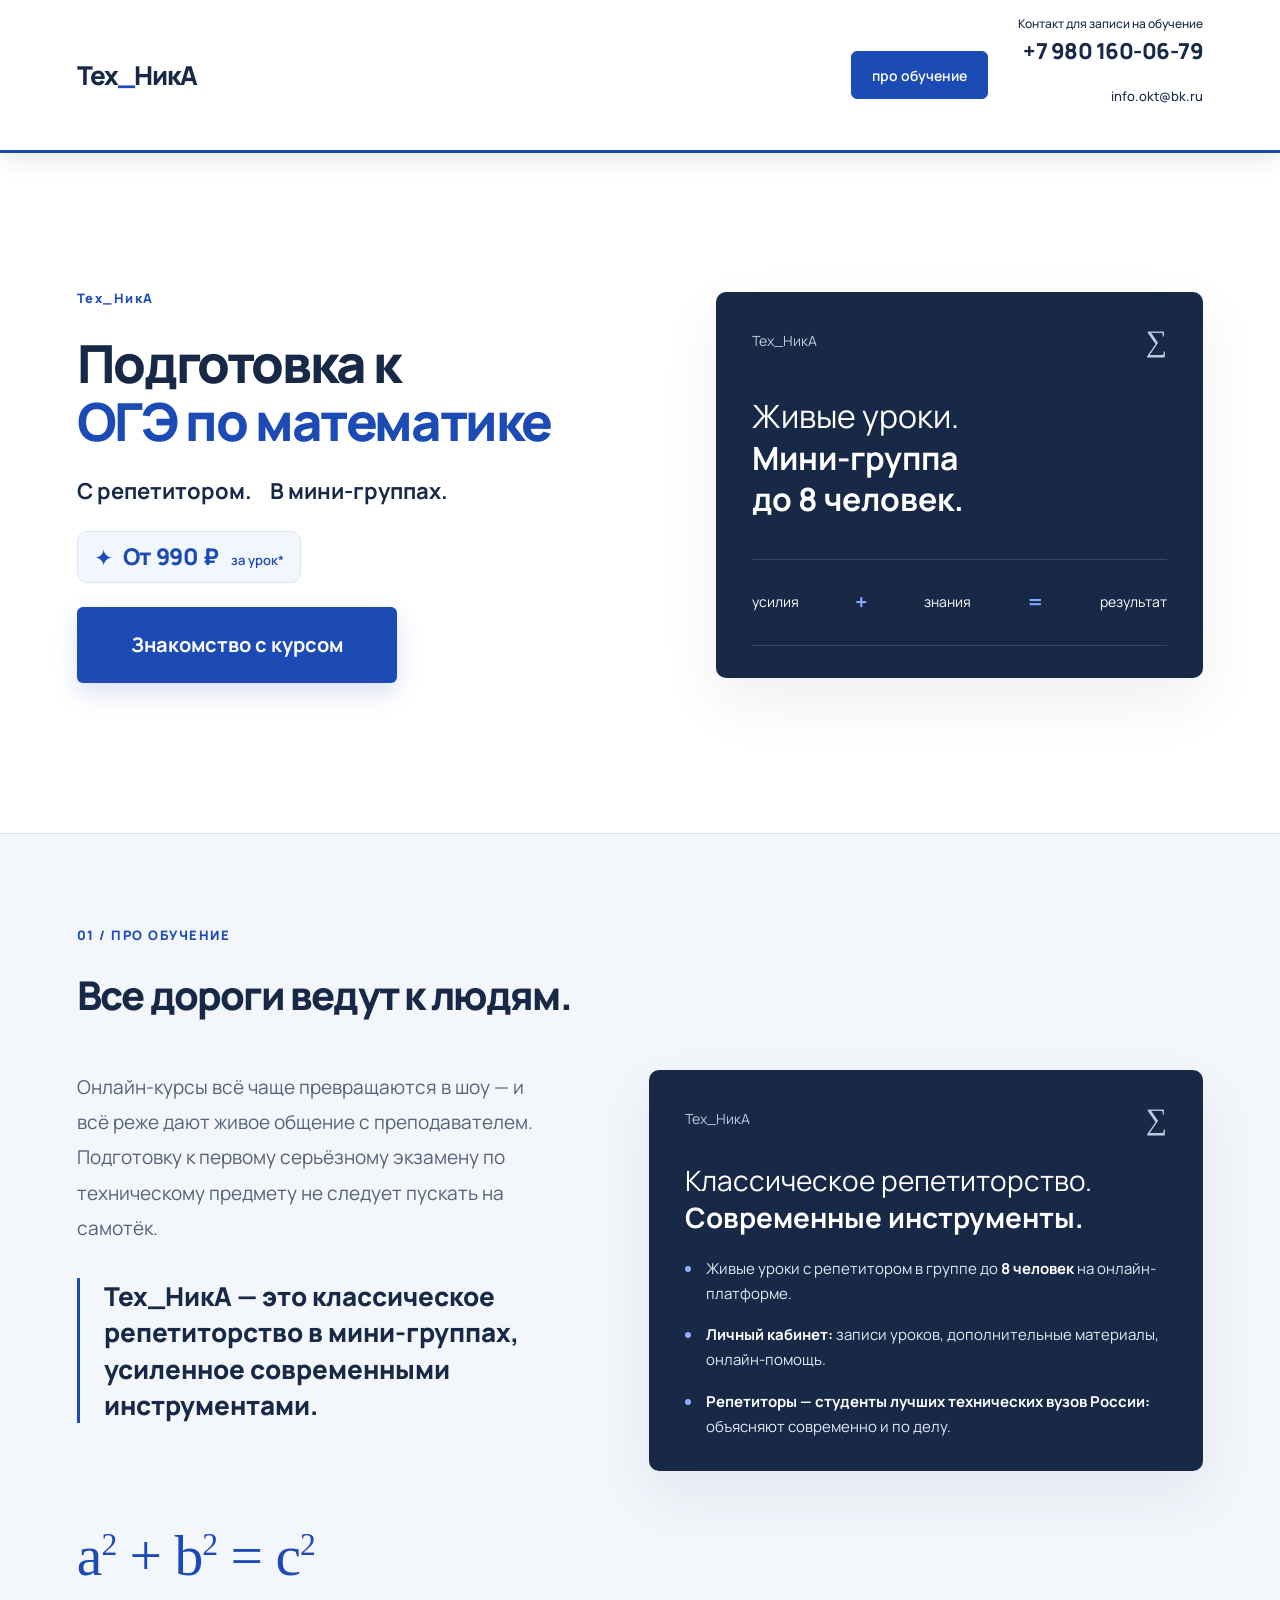
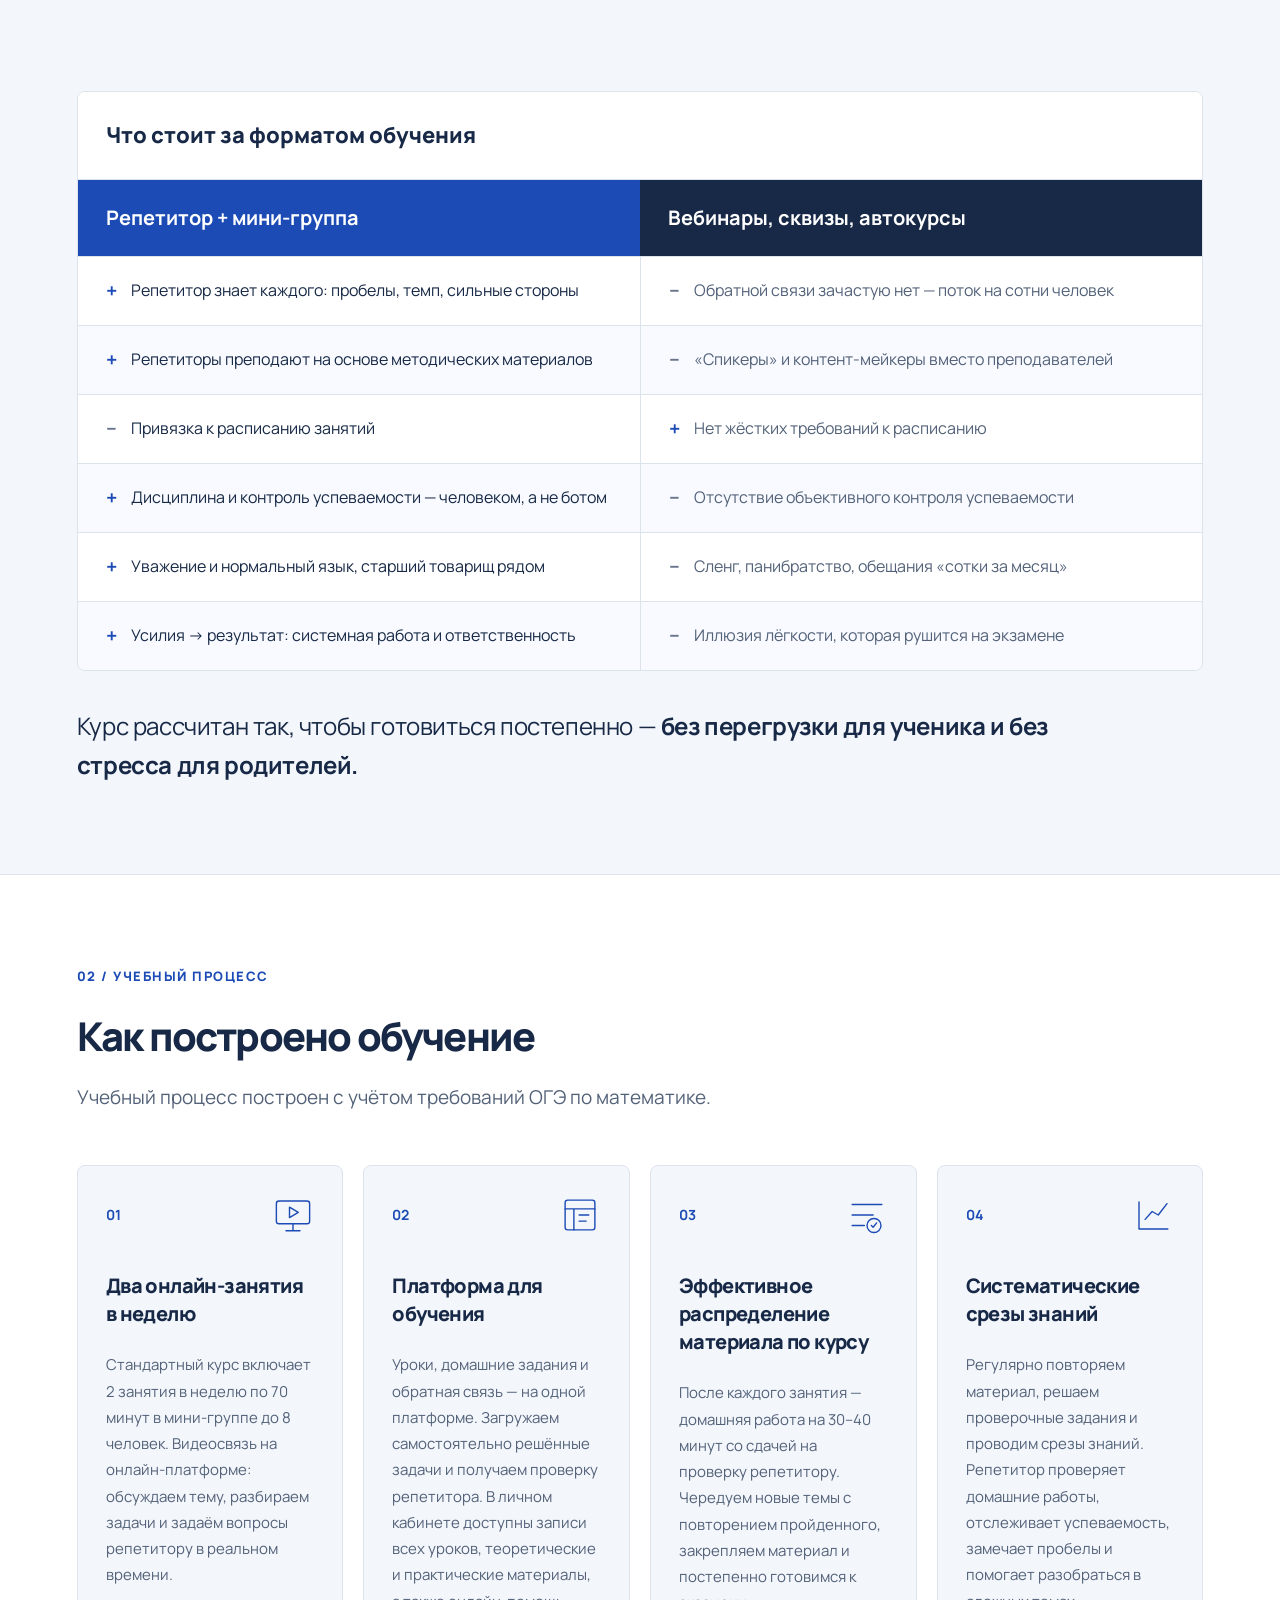
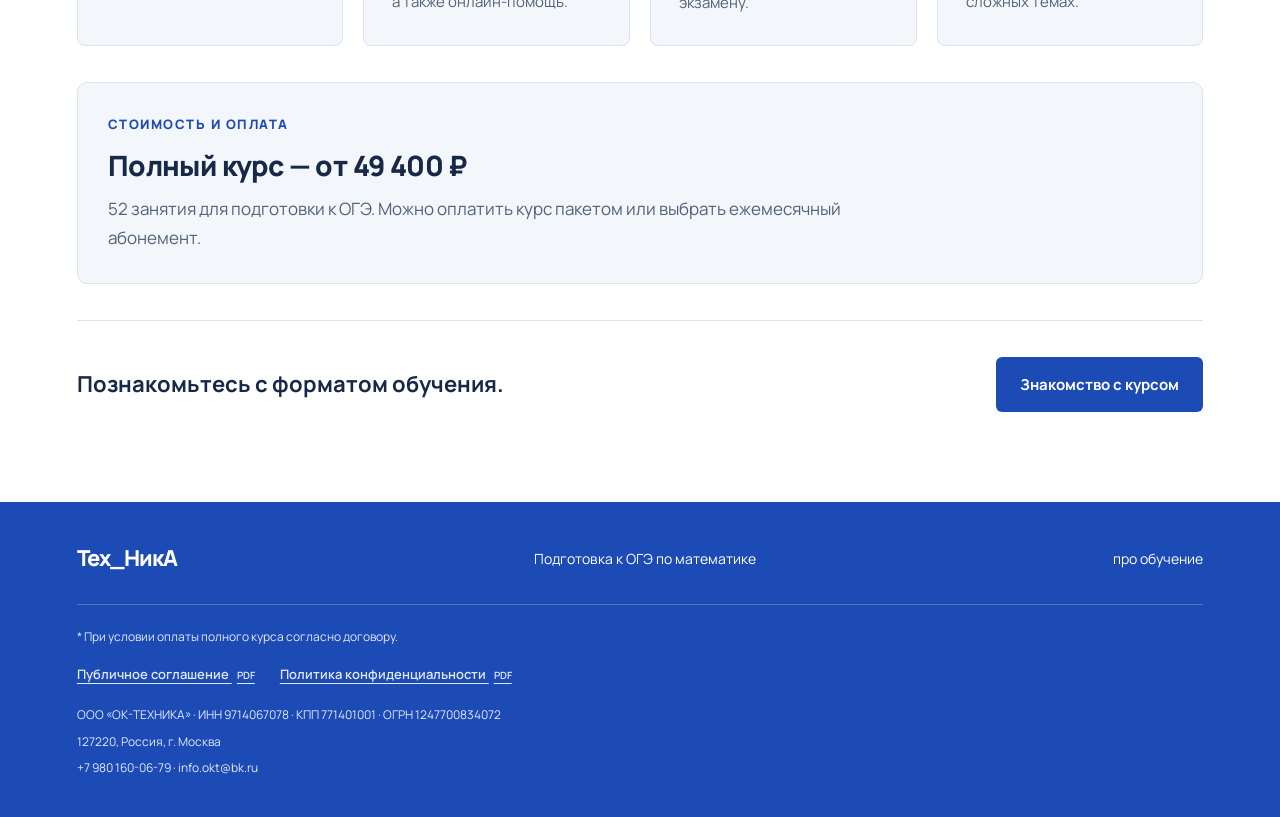
==== commit 52c58106: "Усилить кнопку записи и улучшить отправку заявки" ====
--- a/index.html
+++ b/index.html
@@ -3,9 +3,9 @@
 <title>Тех_НикА — подготовка к ОГЭ по математике</title><meta name="description" content="Классическое репетиторство в мини-группах до 8 человек. Живые уроки, личный кабинет и репетиторы из лучших технических вузов России.">
 <link rel="icon" type="image/svg+xml" href="data:image/svg+xml,%3Csvg xmlns='http://www.w3.org/2000/svg' viewBox='0 0 32 32'%3E%3Crect width='32' height='32' rx='7' fill='%231d4bb5'/%3E%3Cpath d='M7 9h18v4h-7v12h-4V13H7z' fill='%23fff'/%3E%3C/svg%3E"><link rel="stylesheet" href="style.css"></head>
 <body><header class="header"><a class="brand" href="#top" aria-label="Тех_НикА, начало страницы">Тех<span>_</span>НикА</a><nav aria-label="Навигация"><a href="#principles">про обучение</a><div class="header-contact"><span>Контакт для записи на обучение</span><a href="tel:+79801600679"><strong>+7 980 160-06-79</strong></a><a class="contact-email" href="mailto:info.okt@bk.ru">info.okt@bk.ru</a></div></nav></header>
-<main><section class="hero" id="top"><div class="hero-copy"><div class="eyebrow">Тех_НикА</div><h1>Подготовка к <span>ОГЭ по математике</span> без аттракционов</h1><p class="hero-theses"><span>С репетитором.</span><span>В мини-группах.</span></p><div class="course-price"><span class="price-spark" aria-hidden="true">✦</span><div><strong>От 990 ₽</strong><span>за урок*</span></div></div><div class="hero-actions"><button class="button primary hero-main-cta" type="button" data-diagnostic>Знакомство с курсом</button></div></div>
+<main><section class="hero" id="top"><div class="hero-copy"><div class="eyebrow">Тех_НикА</div><h1>Подготовка к <span>ОГЭ по математике</span></h1><p class="hero-theses"><span>С репетитором.</span><span>В мини-группах.</span></p><div class="course-price"><span class="price-spark" aria-hidden="true">✦</span><div><strong>От 990 ₽</strong><span>за урок*</span></div></div><div class="hero-actions"><button class="button primary hero-main-cta" type="button" data-diagnostic>Знакомство с курсом</button></div></div>
 <div class="hero-panel" aria-label="Формат обучения"><div class="panel-top"><span>Тех_НикА</span><span class="small-mark" aria-hidden="true">∑</span></div><p class="panel-title">Живые уроки.<br><strong>Мини-группа<br>до 8 человек.</strong></p><div class="equation" aria-label="Усилия плюс знания равны результату"><span>усилия</span><b>+</b><span>знания</span><b>=</b><span>результат</span></div></div></section>
-<section class="principles section" id="principles"><div class="section-head"><span class="eyebrow">01 / ПРО ОБУЧЕНИЕ</span><h2>Классическое репетиторство.<br>Современные инструменты.</h2></div>
+<section class="principles section" id="principles"><div class="section-head"><span class="eyebrow">01 / ПРО ОБУЧЕНИЕ</span><h2>Все дороги ведут к людям.</h2></div>
 <div class="manifesto"><div class="opening"><p>Онлайн-курсы всё чаще превращаются в шоу — и всё реже дают живое общение с преподавателем. Подготовку к первому серьёзному экзамену по техническому предмету не следует пускать на самотёк.</p><p class="statement">Тех_НикА — это классическое репетиторство в мини-группах, усиленное современными инструментами.</p><div class="principle-equation" role="img" aria-label="Теорема Пифагора: а в квадрате плюс бэ в квадрате равно цэ в квадрате">a<sup>2</sup> + b<sup>2</sup> = c<sup>2</sup></div></div>
 <div class="hero-panel details-panel" aria-label="Преимущества обучения"><div class="panel-top"><span>Тех_НикА</span><span class="small-mark" aria-hidden="true">∑</span></div><p class="panel-title panel-title-detailed">Классическое репетиторство.<br><strong>Современные инструменты.</strong></p><ul class="hero-benefits"><li>Живые уроки с репетитором в группе до <strong>8 человек</strong> на онлайн-платформе.</li><li><strong>Личный кабинет:</strong> записи уроков, дополнительные материалы, онлайн-помощь.</li><li><strong>Репетиторы — студенты лучших технических вузов России:</strong> объясняют современно и по делу.</li></ul></div></div>
 <div class="comparison-wrap"><table class="course-comparison"><caption>Что стоит за форматом обучения</caption><thead><tr><th scope="col">Репетитор + мини-группа</th><th scope="col">Вебинары, сквизы, автокурсы</th></tr></thead><tbody><tr><td><div class="compare-cell"><span class="compare-sign positive" aria-label="Преимущество">+</span><span>Репетитор знает каждого: пробелы, темп, сильные стороны</span></div></td><td><div class="compare-cell"><span class="compare-sign negative" aria-label="Ограничение">−</span><span>Обратной связи зачастую нет — поток на сотни человек</span></div></td></tr><tr><td><div class="compare-cell"><span class="compare-sign positive" aria-label="Преимущество">+</span><span>Репетиторы преподают на основе методических материалов</span></div></td><td><div class="compare-cell"><span class="compare-sign negative" aria-label="Ограничение">−</span><span>«Спикеры» и контент-мейкеры вместо преподавателей</span></div></td></tr><tr><td><div class="compare-cell"><span class="compare-sign negative" aria-label="Ограничение">−</span><span>Привязка к расписанию занятий</span></div></td><td><div class="compare-cell"><span class="compare-sign positive" aria-label="Преимущество">+</span><span>Нет жёстких требований к расписанию</span></div></td></tr><tr><td><div class="compare-cell"><span class="compare-sign positive" aria-label="Преимущество">+</span><span>Дисциплина и контроль успеваемости — человеком, а не ботом</span></div></td><td><div class="compare-cell"><span class="compare-sign negative" aria-label="Ограничение">−</span><span>Отсутствие объективного контроля успеваемости</span></div></td></tr><tr><td><div class="compare-cell"><span class="compare-sign positive" aria-label="Преимущество">+</span><span>Уважение и нормальный язык, старший товарищ рядом</span></div></td><td><div class="compare-cell"><span class="compare-sign negative" aria-label="Ограничение">−</span><span>Сленг, панибратство, обещания «сотки за месяц»</span></div></td></tr><tr><td><div class="compare-cell"><span class="compare-sign positive" aria-label="Преимущество">+</span><span>Усилия → результат: системная работа и ответственность</span></div></td><td><div class="compare-cell"><span class="compare-sign negative" aria-label="Ограничение">−</span><span>Иллюзия лёгкости, которая рушится на экзамене</span></div></td></tr></tbody></table></div>
@@ -16,10 +16,10 @@
 <article class="learning-card"><div class="card-top"><span class="number">03</span><svg viewBox="0 0 48 48" fill="none" aria-hidden="true"><path d="M7 12h34M7 24h24M7 36h14"/><circle cx="32" cy="36" r="8"/><path d="M29 36l2 2 4-5"/></svg></div><h3>Эффективное распределение материала по курсу</h3><p>После каждого занятия — домашняя работа на 30–40 минут со сдачей на проверку репетитору. Чередуем новые темы с повторением пройденного, закрепляем материал и постепенно готовимся к экзамену.</p></article>
 <article class="learning-card"><div class="card-top"><span class="number">04</span><svg viewBox="0 0 48 48" fill="none" aria-hidden="true"><path d="M8 40V9M8 40h33M15 29l8-9 7 4 10-13"/></svg></div><h3>Систематические срезы знаний</h3><p>Регулярно повторяем материал, решаем проверочные задания и проводим срезы знаний. Репетитор проверяет домашние работы, отслеживает успеваемость, замечает пробелы и помогает разобраться в сложных темах.</p></article>
 </div><div class="course-payment"><span class="eyebrow">СТОИМОСТЬ И ОПЛАТА</span><h3>Полный курс — от 49 400 ₽</h3><p>52 занятия для подготовки к ОГЭ. Можно оплатить курс пакетом или выбрать ежемесячный абонемент.</p></div><div class="learning-action"><p>Познакомьтесь с форматом обучения.</p><button class="button primary" type="button" data-diagnostic>Знакомство с курсом</button></div></section></main>
-<footer class="site-footer"><div class="footer-main"><a class="brand" href="#top">Тех<span>_</span>НикА</a><span>Подготовка к ОГЭ по математике</span><a href="#principles">про обучение</a></div><div class="footer-legal"><p>* При условии оплаты полного курса согласно договору.</p><nav class="legal-documents" aria-label="Документы"><a href="documents/public-offer.pdf" target="_blank" rel="noopener">Публичное соглашение <span>PDF</span></a><a href="documents/privacy-policy.pdf" target="_blank" rel="noopener">Политика конфиденциальности <span>PDF</span></a></nav><div class="organization-details"><p>ООО «ОК-ТЕХНИКА» · ИНН 9714067078 · КПП 771401001 · ОГРН 1247700834072</p><p>127220, Россия, г. Москва, вн.тер.г. муниципальный округ Савеловский, ул. Полтавская, д. 33, кв. 36</p><p><a href="tel:+79801600679">+7 980 160-06-79</a> · <a href="mailto:info.okt@bk.ru">info.okt@bk.ru</a></p></div></div></footer>
+<footer class="site-footer"><div class="footer-main"><a class="brand" href="#top">Тех<span>_</span>НикА</a><span>Подготовка к ОГЭ по математике</span><a href="#principles">про обучение</a></div><div class="footer-legal"><p>* При условии оплаты полного курса согласно договору.</p><nav class="legal-documents" aria-label="Документы"><a href="documents/public-offer.pdf" target="_blank" rel="noopener">Публичное соглашение <span>PDF</span></a><a href="documents/privacy-policy.pdf" target="_blank" rel="noopener">Политика конфиденциальности <span>PDF</span></a></nav><div class="organization-details"><p>ООО «ОК-ТЕХНИКА» · ИНН 9714067078 · КПП 771401001 · ОГРН 1247700834072</p><p>127220, Россия, г. Москва</p><p><a href="tel:+79801600679">+7 980 160-06-79</a> · <a href="mailto:info.okt@bk.ru">info.okt@bk.ru</a></p></div></div></footer>
 <dialog id="diagnostic-modal" class="diagnostic-modal" aria-labelledby="diagnostic-title" aria-describedby="diagnostic-description">
 <div class="modal-shell">
-<aside class="modal-aside"><a class="brand" href="#top">Тех_НикА</a><div><span class="modal-kicker">ПЕРВЫЙ ШАГ</span><p>Начнём<br>с вашего<br><strong>уровня.</strong></p><div class="modal-formula" aria-hidden="true">a² + b² = c²</div></div><span class="modal-aside-note">В центре — преподаватель<br>и его ученик.</span></aside>
+<aside class="modal-aside"><a class="brand" href="#top">Тех_НикА</a><div><span class="modal-kicker">ПЕРВЫЙ ШАГ</span><p>Начнём<br>с вашего<br><strong>уровня.</strong></p><div class="modal-formula" aria-hidden="true">a² + b² = c²</div></div><svg class="modal-geometry" viewBox="0 0 220 160" fill="none" aria-hidden="true"><path d="M35 62 117 20 192 63 109 108Z" fill="#ffffff12"/><path d="M35 62v61l74 28v-43M109 151l83-45V63M35 62l82-42 75 43-83 45-74-46Z" stroke="currentColor" stroke-width="2" stroke-linejoin="round"/><path d="m35 123 82-44 75 27M117 20v59" stroke="currentColor" stroke-width="1.5" stroke-dasharray="5 5" opacity=".55"/><circle cx="35" cy="62" r="3" fill="currentColor"/><circle cx="192" cy="63" r="3" fill="currentColor"/><circle cx="109" cy="151" r="3" fill="currentColor"/></svg></aside>
 <div class="modal-content"><button type="button" class="modal-close" id="close-diagnostic" aria-label="Закрыть окно">×</button><span class="eyebrow">Тех_НикА / ЗНАКОМСТВО С КУРСОМ</span><h2 id="diagnostic-title">Знакомство с курсом</h2><p id="diagnostic-description" class="modal-description">ОГЭ по математике в мини-группе до 8 человек. Оставьте данные для знакомства с курсом.</p>
 <form id="diagnostic-form"><div class="form-trap" aria-hidden="true"><label>Ваш сайт<input name="website" tabindex="-1" autocomplete="off"></label></div><p class="required-note">Все поля обязательны, кроме комментария.</p>
 <fieldset class="exam-field"><legend>Экзамен</legend><div class="exam-options"><label><input type="radio" name="exam" value="ОГЭ" required checked><span>ОГЭ <small>9 класс</small></span></label></div></fieldset>
@@ -27,7 +27,7 @@
 <div class="form-row"><div class="form-field"><label for="diagnostic-name">Ваше имя</label><input id="diagnostic-name" name="name" autocomplete="given-name" placeholder="Имя" required minlength="2" maxlength="80" pattern=".*\S.*"></div><div class="form-field"><label for="diagnostic-surname">Ваша фамилия</label><input id="diagnostic-surname" name="surname" autocomplete="family-name" placeholder="Фамилия" required minlength="2" maxlength="80" pattern=".*\S.*"></div></div>
 <div class="form-row"><div class="form-field"><label for="diagnostic-phone">Телефон</label><input id="diagnostic-phone" type="tel" name="phone" autocomplete="tel" inputmode="tel" placeholder="+7 (999) 123-45-67" required maxlength="25" aria-describedby="phone-hint"><p id="phone-hint" class="field-hint">Укажите номер с кодом страны</p></div><div class="form-field"><label for="diagnostic-email">Электронная почта</label><input id="diagnostic-email" type="email" name="email" autocomplete="email" inputmode="email" placeholder="name@example.ru" required maxlength="254"></div></div>
 <div class="form-field"><label for="diagnostic-city">Из какого вы города?</label><input id="diagnostic-city" name="city" autocomplete="address-level2" placeholder="Например, Москва" required minlength="2" maxlength="100" pattern=".*\S.*"></div><div class="form-field"><label for="diagnostic-comment">Что хотите обсудить? <span class="optional">Необязательно</span></label><textarea id="diagnostic-comment" name="comment" rows="2" maxlength="600" placeholder="Например, какие темы даются сложнее"></textarea></div>
-<fieldset class="form-consents"><legend>Согласия</legend><label class="consent-option"><input type="checkbox" name="privacy_accepted" value="yes" required><span>Я ознакомился(-ась) с <a href="documents/privacy-policy.pdf" target="_blank" rel="noopener">Политикой конфиденциальности</a>.</span></label><label class="consent-option"><input type="checkbox" name="personal_data_consent" value="yes" required><span>Я даю согласие на обработку моих персональных данных для записи на знакомство с курсом и обратной связи.</span></label></fieldset><button class="button primary submit-diagnostic" type="submit">Записаться на знакомство с курсом</button><p class="mail-explainer">Оставьте заявку — мы свяжемся с вами и подберём время знакомства с курсом.</p><div class="mail-fallback"><button id="copy-diagnostic" type="button">Скопировать заявку</button><a href="mailto:info.okt@bk.ru">info.okt@bk.ru</a></div><p id="diagnostic-status" class="diagnostic-status" role="status" aria-live="polite"></p><textarea id="diagnostic-copy" class="copy-fallback" aria-label="Текст заявки для копирования" readonly hidden></textarea>
+<fieldset class="form-consents"><legend>Согласия</legend><label class="consent-option"><input type="checkbox" name="privacy_accepted" value="yes" required><span>Я ознакомился(-ась) с <a href="documents/privacy-policy.pdf" target="_blank" rel="noopener">Политикой конфиденциальности</a>.</span></label><label class="consent-option"><input type="checkbox" name="personal_data_consent" value="yes" required><span>Я даю согласие на обработку моих персональных данных для записи на знакомство с курсом и обратной связи.</span></label></fieldset><button class="button primary submit-diagnostic" type="submit">Записаться на знакомство с курсом</button><p class="mail-explainer">Оставьте заявку — мы свяжемся с вами и подберём время знакомства с курсом.</p><div class="mail-fallback" hidden><button id="copy-diagnostic" type="button">Скопировать заявку</button><a href="mailto:info.okt@bk.ru" id="email-diagnostic">Отправить на почту</a><a href="tel:+79801600679">Позвонить</a></div><p id="diagnostic-status" class="diagnostic-status" role="status" aria-live="polite"></p><textarea id="diagnostic-copy" class="copy-fallback" aria-label="Текст заявки для копирования" readonly hidden></textarea>
 </form></div></div></dialog>
 <script src="diagnostic.js" defer></script>
 </body></html>
--- a/style.css
+++ b/style.css
@@ -34,3 +34,6 @@
 
 
 .header nav .header-contact a{display:block;background:none;padding:0;color:inherit;border:0}.header-contact .contact-email{font-size:13px;font-weight:500;line-height:1.5}.course-payment{margin-top:36px;padding:30px;border:1px solid var(--line);border-radius:10px;background:var(--pale)}.course-payment .eyebrow{margin-bottom:14px}.course-payment h3{font-size:28px}.course-payment p{margin-top:14px;color:var(--muted);max-width:740px}.legal-documents a{font-size:13px;color:#e1e9fa;text-decoration:underline;text-underline-offset:4px}.legal-documents a span{font-size:10px;margin-left:5px}.organization-details{margin-top:20px;max-width:850px}.organization-details p+p{margin-top:6px}.consent-option a{color:var(--blue);text-decoration:underline}.header{height:auto;min-height:110px;padding-block:15px}@media(max-width:740px){.course-payment{padding:24px}.course-payment h3{font-size:24px}.header nav .header-contact a{display:block}.header-contact .contact-email{font-size:12px}}
+
+/* Stronger call to action and quieter lesson price. */
+.hero .hero-main-cta{min-height:70px;min-width:320px;padding:21px 38px;font-size:20px;box-shadow:0 10px 24px #1d4bb52a}.hero .course-price{padding:11px 16px;gap:10px;margin-top:23px;border-color:#dce5f7;background:#f2f6fd;box-shadow:none}.hero .course-price strong{font-size:23px;letter-spacing:-.4px}.hero .course-price .price-spark{font-size:23px}.hero .course-price div>span{font-size:13px}.modal-geometry{display:block;width:190px;max-width:100%;height:auto;color:#c4d7ff;align-self:center}.modal-content .mail-explainer{font-style:italic;font-size:13px;font-weight:600;color:var(--blue);padding:12px 15px;background:#eff4ff;border-left:3px solid var(--blue);border-radius:4px;text-align:left}.modal-content .mail-fallback:not([hidden]){display:flex;flex-wrap:wrap;align-items:center;gap:12px;margin-top:16px;padding:14px;background:var(--pale);border-radius:6px}.mail-fallback a{text-decoration:underline;color:var(--blue);font-size:13px}.mail-fallback[hidden]{display:none!important}@media(max-width:740px){.hero .hero-main-cta{min-width:0;width:100%;font-size:18px;min-height:66px}.hero .course-price>div{flex-direction:row;align-items:baseline}.hero .course-price strong{font-size:21px}.modal-geometry{display:none}}
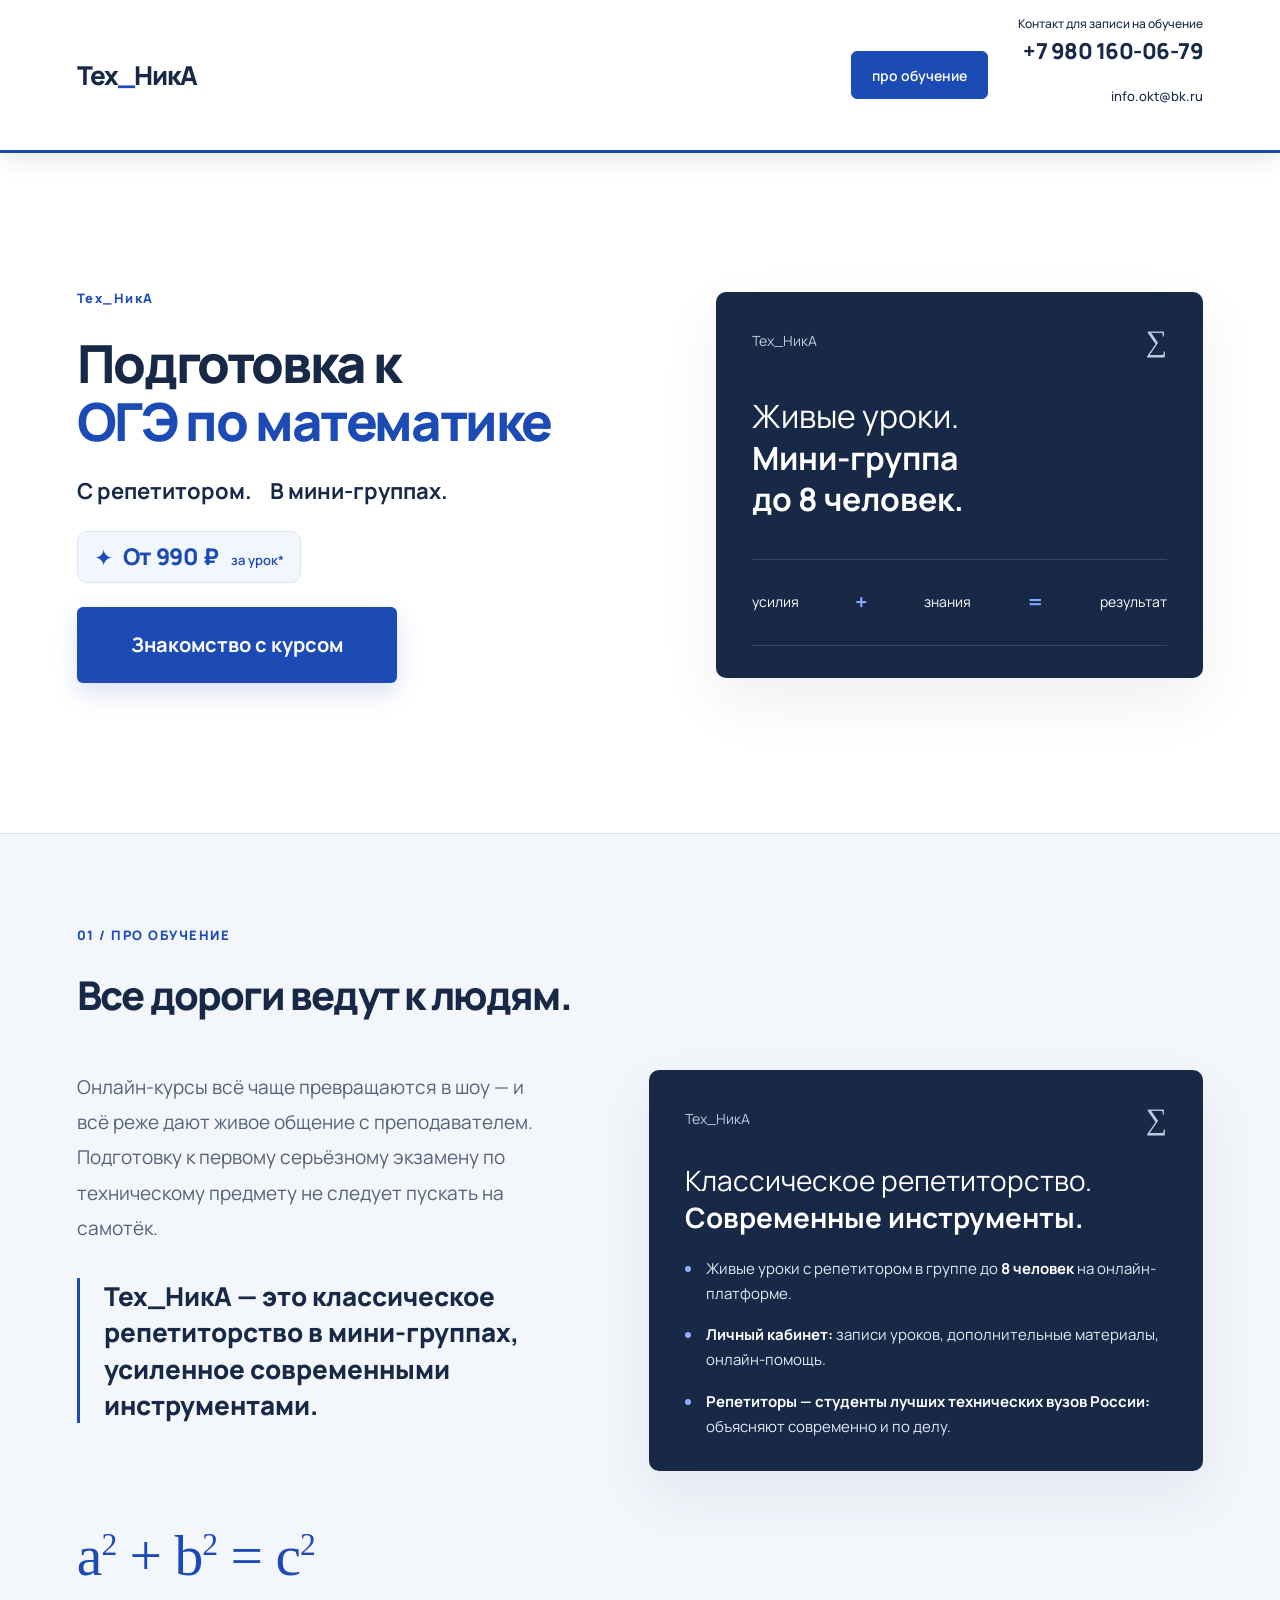
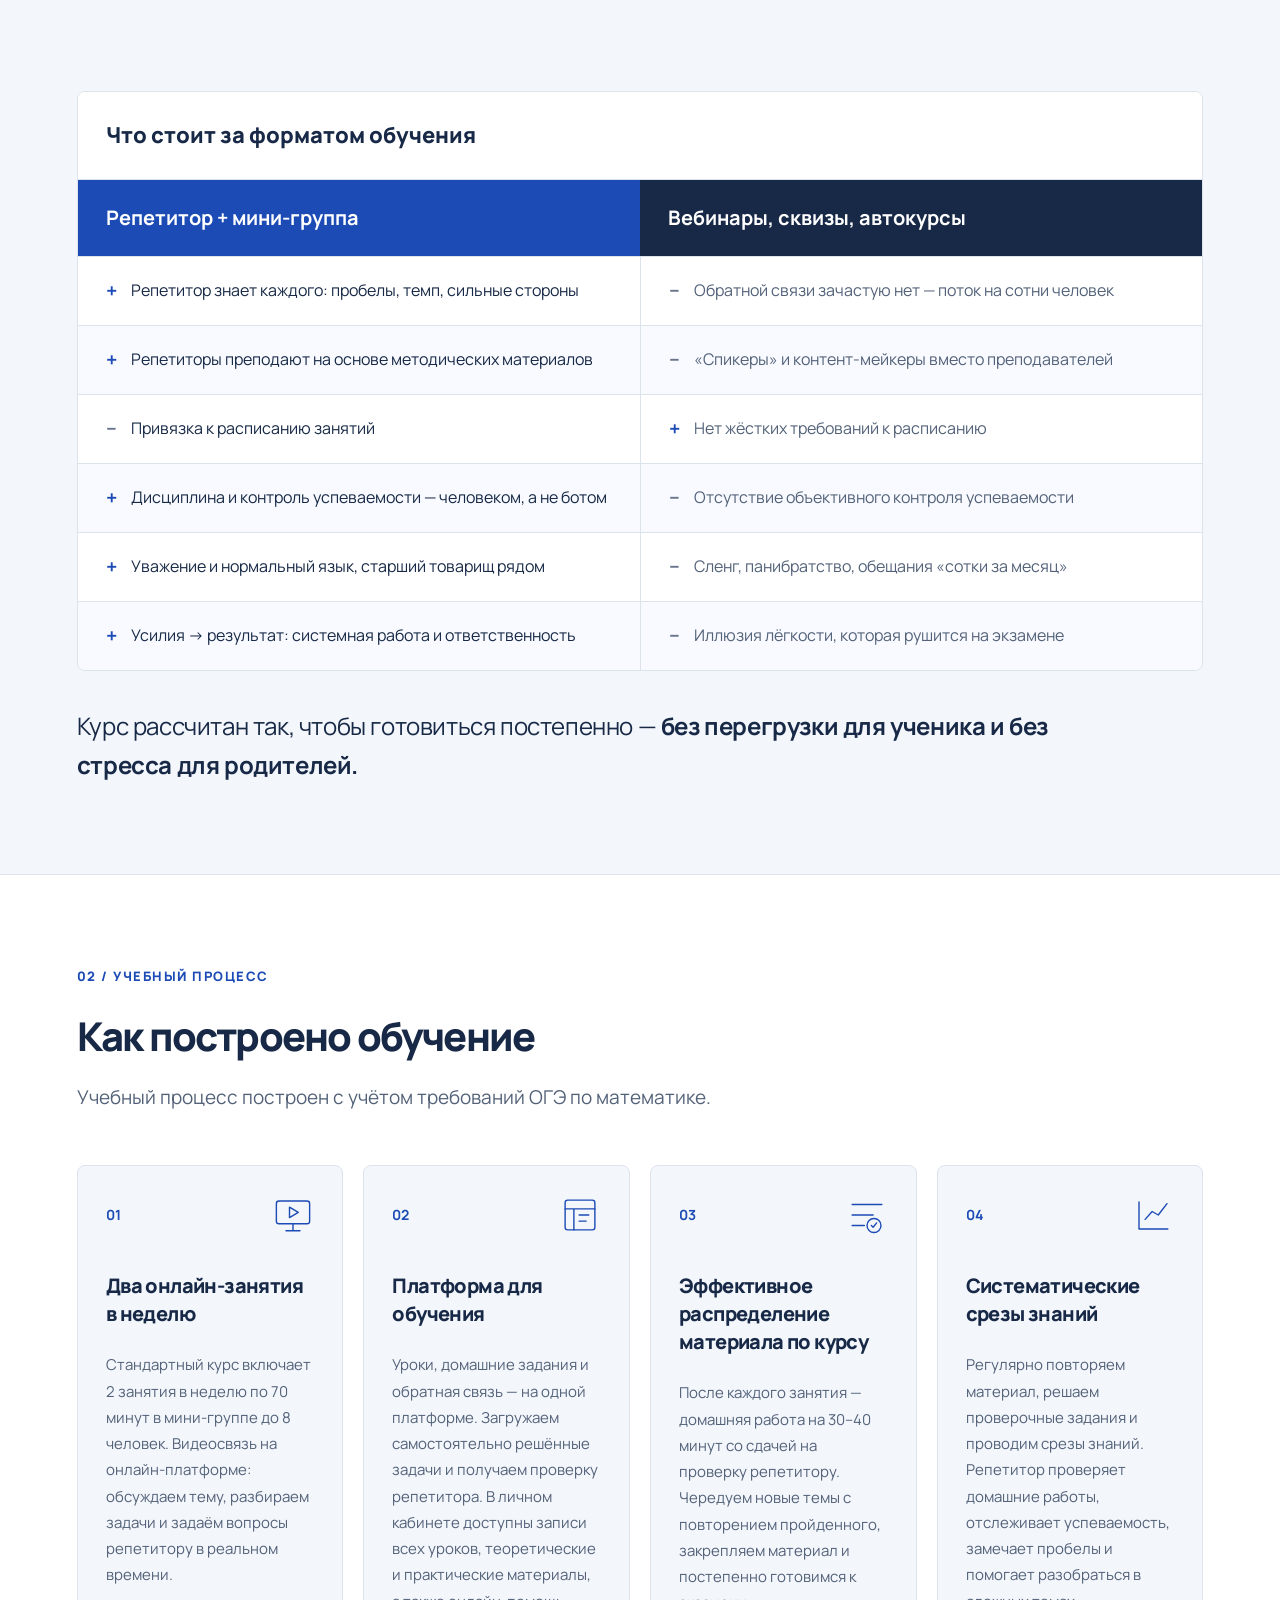
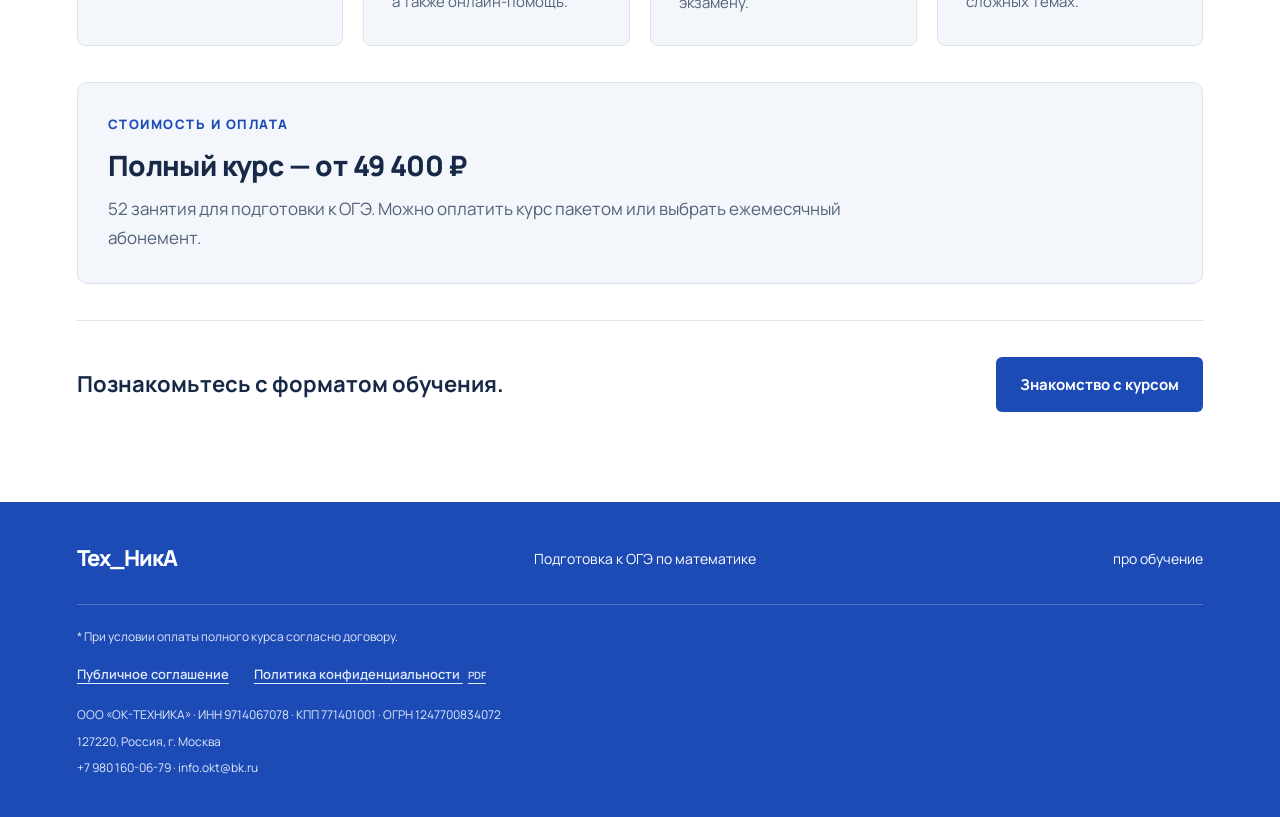
==== commit 316ffc3f: "Открывать соглашение в удобном мобильном формате" ====
--- a/index.html
+++ b/index.html
@@ -1,7 +1,7 @@
 <!DOCTYPE html>
 <html lang="ru"><head><meta charset="UTF-8"><meta name="viewport" content="width=device-width, initial-scale=1">
 <title>Тех_НикА — подготовка к ОГЭ по математике</title><meta name="description" content="Классическое репетиторство в мини-группах до 8 человек. Живые уроки, личный кабинет и репетиторы из лучших технических вузов России.">
-<link rel="icon" type="image/svg+xml" href="data:image/svg+xml,%3Csvg xmlns='http://www.w3.org/2000/svg' viewBox='0 0 32 32'%3E%3Crect width='32' height='32' rx='7' fill='%231d4bb5'/%3E%3Cpath d='M7 9h18v4h-7v12h-4V13H7z' fill='%23fff'/%3E%3C/svg%3E"><link rel="stylesheet" href="style.css"></head>
+<link rel="icon" type="image/svg+xml" href="data:image/svg+xml,%3Csvg xmlns='http://www.w3.org/2000/svg' viewBox='0 0 32 32'%3E%3Crect width='32' height='32' rx='7' fill='%231d4bb5'/%3E%3Cpath d='M7 9h18v4h-7v12h-4V13H7z' fill='%23fff'/%3E%3C/svg%3E"><link rel="stylesheet" href="style.css?v=receipt-2"></head>
 <body><header class="header"><a class="brand" href="#top" aria-label="Тех_НикА, начало страницы">Тех<span>_</span>НикА</a><nav aria-label="Навигация"><a href="#principles">про обучение</a><div class="header-contact"><span>Контакт для записи на обучение</span><a href="tel:+79801600679"><strong>+7 980 160-06-79</strong></a><a class="contact-email" href="mailto:info.okt@bk.ru">info.okt@bk.ru</a></div></nav></header>
 <main><section class="hero" id="top"><div class="hero-copy"><div class="eyebrow">Тех_НикА</div><h1>Подготовка к <span>ОГЭ по математике</span></h1><p class="hero-theses"><span>С репетитором.</span><span>В мини-группах.</span></p><div class="course-price"><span class="price-spark" aria-hidden="true">✦</span><div><strong>От 990 ₽</strong><span>за урок*</span></div></div><div class="hero-actions"><button class="button primary hero-main-cta" type="button" data-diagnostic>Знакомство с курсом</button></div></div>
 <div class="hero-panel" aria-label="Формат обучения"><div class="panel-top"><span>Тех_НикА</span><span class="small-mark" aria-hidden="true">∑</span></div><p class="panel-title">Живые уроки.<br><strong>Мини-группа<br>до 8 человек.</strong></p><div class="equation" aria-label="Усилия плюс знания равны результату"><span>усилия</span><b>+</b><span>знания</span><b>=</b><span>результат</span></div></div></section>
@@ -16,7 +16,7 @@
 <article class="learning-card"><div class="card-top"><span class="number">03</span><svg viewBox="0 0 48 48" fill="none" aria-hidden="true"><path d="M7 12h34M7 24h24M7 36h14"/><circle cx="32" cy="36" r="8"/><path d="M29 36l2 2 4-5"/></svg></div><h3>Эффективное распределение материала по курсу</h3><p>После каждого занятия — домашняя работа на 30–40 минут со сдачей на проверку репетитору. Чередуем новые темы с повторением пройденного, закрепляем материал и постепенно готовимся к экзамену.</p></article>
 <article class="learning-card"><div class="card-top"><span class="number">04</span><svg viewBox="0 0 48 48" fill="none" aria-hidden="true"><path d="M8 40V9M8 40h33M15 29l8-9 7 4 10-13"/></svg></div><h3>Систематические срезы знаний</h3><p>Регулярно повторяем материал, решаем проверочные задания и проводим срезы знаний. Репетитор проверяет домашние работы, отслеживает успеваемость, замечает пробелы и помогает разобраться в сложных темах.</p></article>
 </div><div class="course-payment"><span class="eyebrow">СТОИМОСТЬ И ОПЛАТА</span><h3>Полный курс — от 49 400 ₽</h3><p>52 занятия для подготовки к ОГЭ. Можно оплатить курс пакетом или выбрать ежемесячный абонемент.</p></div><div class="learning-action"><p>Познакомьтесь с форматом обучения.</p><button class="button primary" type="button" data-diagnostic>Знакомство с курсом</button></div></section></main>
-<footer class="site-footer"><div class="footer-main"><a class="brand" href="#top">Тех<span>_</span>НикА</a><span>Подготовка к ОГЭ по математике</span><a href="#principles">про обучение</a></div><div class="footer-legal"><p>* При условии оплаты полного курса согласно договору.</p><nav class="legal-documents" aria-label="Документы"><a href="documents/public-offer.pdf" target="_blank" rel="noopener">Публичное соглашение <span>PDF</span></a><a href="documents/privacy-policy.pdf" target="_blank" rel="noopener">Политика конфиденциальности <span>PDF</span></a></nav><div class="organization-details"><p>ООО «ОК-ТЕХНИКА» · ИНН 9714067078 · КПП 771401001 · ОГРН 1247700834072</p><p>127220, Россия, г. Москва</p><p><a href="tel:+79801600679">+7 980 160-06-79</a> · <a href="mailto:info.okt@bk.ru">info.okt@bk.ru</a></p></div></div></footer>
+<footer class="site-footer"><div class="footer-main"><a class="brand" href="#top">Тех<span>_</span>НикА</a><span>Подготовка к ОГЭ по математике</span><a href="#principles">про обучение</a></div><div class="footer-legal"><p>* При условии оплаты полного курса согласно договору.</p><nav class="legal-documents" aria-label="Документы"><a href="documents/public-offer.html" target="_blank" rel="noopener">Публичное соглашение</a><a href="documents/privacy-policy.pdf" target="_blank" rel="noopener">Политика конфиденциальности <span>PDF</span></a></nav><div class="organization-details"><p>ООО «ОК-ТЕХНИКА» · ИНН 9714067078 · КПП 771401001 · ОГРН 1247700834072</p><p>127220, Россия, г. Москва</p><p><a href="tel:+79801600679">+7 980 160-06-79</a> · <a href="mailto:info.okt@bk.ru">info.okt@bk.ru</a></p></div></div></footer>
 <dialog id="diagnostic-modal" class="diagnostic-modal" aria-labelledby="diagnostic-title" aria-describedby="diagnostic-description">
 <div class="modal-shell">
 <aside class="modal-aside"><a class="brand" href="#top">Тех_НикА</a><div><span class="modal-kicker">ПЕРВЫЙ ШАГ</span><p>Начнём<br>с вашего<br><strong>уровня.</strong></p><div class="modal-formula" aria-hidden="true">a² + b² = c²</div></div><svg class="modal-geometry" viewBox="0 0 220 160" fill="none" aria-hidden="true"><path d="M35 62 117 20 192 63 109 108Z" fill="#ffffff12"/><path d="M35 62v61l74 28v-43M109 151l83-45V63M35 62l82-42 75 43-83 45-74-46Z" stroke="currentColor" stroke-width="2" stroke-linejoin="round"/><path d="m35 123 82-44 75 27M117 20v59" stroke="currentColor" stroke-width="1.5" stroke-dasharray="5 5" opacity=".55"/><circle cx="35" cy="62" r="3" fill="currentColor"/><circle cx="192" cy="63" r="3" fill="currentColor"/><circle cx="109" cy="151" r="3" fill="currentColor"/></svg></aside>
@@ -28,8 +28,9 @@
 <div class="form-row"><div class="form-field"><label for="diagnostic-phone">Телефон</label><input id="diagnostic-phone" type="tel" name="phone" autocomplete="tel" inputmode="tel" placeholder="+7 (999) 123-45-67" required maxlength="25" aria-describedby="phone-hint"><p id="phone-hint" class="field-hint">Укажите номер с кодом страны</p></div><div class="form-field"><label for="diagnostic-email">Электронная почта</label><input id="diagnostic-email" type="email" name="email" autocomplete="email" inputmode="email" placeholder="name@example.ru" required maxlength="254"></div></div>
 <div class="form-field"><label for="diagnostic-city">Из какого вы города?</label><input id="diagnostic-city" name="city" autocomplete="address-level2" placeholder="Например, Москва" required minlength="2" maxlength="100" pattern=".*\S.*"></div><div class="form-field"><label for="diagnostic-comment">Что хотите обсудить? <span class="optional">Необязательно</span></label><textarea id="diagnostic-comment" name="comment" rows="2" maxlength="600" placeholder="Например, какие темы даются сложнее"></textarea></div>
 <fieldset class="form-consents"><legend>Согласия</legend><label class="consent-option"><input type="checkbox" name="privacy_accepted" value="yes" required><span>Я ознакомился(-ась) с <a href="documents/privacy-policy.pdf" target="_blank" rel="noopener">Политикой конфиденциальности</a>.</span></label><label class="consent-option"><input type="checkbox" name="personal_data_consent" value="yes" required><span>Я даю согласие на обработку моих персональных данных для записи на знакомство с курсом и обратной связи.</span></label></fieldset><button class="button primary submit-diagnostic" type="submit">Записаться на знакомство с курсом</button><p class="mail-explainer">Оставьте заявку — мы свяжемся с вами и подберём время знакомства с курсом.</p><div class="mail-fallback" hidden><button id="copy-diagnostic" type="button">Скопировать заявку</button><a href="mailto:info.okt@bk.ru" id="email-diagnostic">Отправить на почту</a><a href="tel:+79801600679">Позвонить</a></div><p id="diagnostic-status" class="diagnostic-status" role="status" aria-live="polite"></p><textarea id="diagnostic-copy" class="copy-fallback" aria-label="Текст заявки для копирования" readonly hidden></textarea>
-</form></div></div></dialog>
-<script src="diagnostic.js" defer></script>
+</form><section id="diagnostic-success" class="diagnostic-success" hidden tabindex="-1" aria-labelledby="diagnostic-success-title"><span class="success-mark" aria-hidden="true"><svg viewBox="0 0 40 40" fill="none"><path d="m10 21 7 7 14-16"/></svg></span><h3 id="diagnostic-success-title">Заявка принята!</h3><p>Свяжемся с Вами в ближайшее время.</p><button class="button primary" type="button" id="close-diagnostic-success">Отлично</button></section></div></div></dialog>
+<script src="diagnostic.js?v=utm-1" defer></script>
+<script src="analytics.js?v=1" defer></script>
 </body></html>
 
 
--- a/style.css
+++ b/style.css
@@ -1,39 +1,41 @@
-@import url('https://fonts.googleapis.com/css2?family=Manrope:wght@400;500;600;700;800&display=swap');
-:root{--ink:#172946;--muted:#536279;--line:#dce3eb;--blue:#1d4bb5;--paper:#fff;--pale:#f3f6fb}*{box-sizing:border-box}html{scroll-behavior:smooth;scroll-padding-top:100px}body{margin:0;background:var(--paper);color:var(--ink);font-family:Manrope,Arial,sans-serif;font-size:17px;line-height:1.7}a{color:inherit;text-decoration:none}a:focus-visible{outline:3px solid var(--blue);outline-offset:5px}h1,h2,h3,p{margin:0}h1,h2,h3{line-height:1.16}header,section,footer{padding-inline:max(6vw,calc((100vw - 1320px)/2))}.header{height:96px;display:flex;align-items:center;justify-content:space-between;border-bottom:1px solid var(--line)}.brand{font-weight:800;font-size:26px;letter-spacing:-1px}.brand span{color:var(--blue)}nav{display:flex;align-items:center;gap:38px;font-size:14px;font-weight:600}.nav-cta{padding:11px 18px;border:1px solid var(--line);border-radius:6px}.hero{display:grid;grid-template-columns:1.17fr 1fr;gap:70px;padding-block:84px 100px;align-items:center;min-height:680px}.eyebrow{display:block;font-size:13px;font-weight:800;letter-spacing:1.5px;color:var(--blue);margin-bottom:26px}h1{font-size:clamp(42px,4.65vw,72px);letter-spacing:-3px;line-height:1.1;font-weight:800;max-width:760px}h1 span{color:var(--blue);display:block}.hero-actions{display:flex;gap:12px;flex-wrap:wrap;margin-top:42px}.button{display:inline-flex;align-items:center;justify-content:center;font-size:15px;font-weight:700;min-height:54px;padding:15px 24px;border-radius:6px;transition:background .18s,transform .18s}.button:hover{transform:translateY(-2px)}.primary{color:white;background:var(--blue)}.primary:hover{background:#163b91}.secondary{border:1px solid var(--line)}.secondary:hover{background:var(--pale)}.hero-panel{background:var(--ink);color:white;border-radius:10px;padding:32px 36px;box-shadow:0 24px 60px #17294612}.panel-top{display:flex;align-items:center;justify-content:space-between;color:#bccbe0;font-size:14px}.small-mark{font:30px Georgia,serif}.panel-title{font-size:clamp(26px,2.5vw,38px);line-height:1.3;font-weight:400;margin-block:38px}.panel-title strong{font-weight:700}.equation{display:flex;align-items:center;justify-content:space-between;gap:8px;border-block:1px solid #ffffff26;padding:24px 0;font-size:14px}.equation b{color:#82a8ff;font-size:22px}.panel-bottom{display:flex;justify-content:space-between;gap:20px;color:#bccbe0;font-size:12px;margin-top:25px}.section{padding-block:90px}.principles{background:var(--pale);border-block:1px solid var(--line)}.section-head{margin-bottom:52px}h2{font-size:clamp(32px,3.1vw,48px);letter-spacing:-1.8px;font-weight:800}.manifesto{display:grid;grid-template-columns:1fr 1.15fr;gap:90px}.manifesto p{margin-bottom:24px}.opening{font-size:19px;color:var(--muted);line-height:1.85}.opening .statement{font-size:26px;font-weight:800;color:var(--ink);line-height:1.4;margin-top:32px;border-left:3px solid var(--blue);padding-left:24px}.body-copy{font-size:17px;color:var(--muted);line-height:1.85}.body-copy strong{color:var(--ink);font-weight:800}blockquote{display:flex;align-items:baseline;justify-content:space-between;gap:24px;margin:48px 0 0;padding:34px 0 0;border-top:1px solid var(--line)}blockquote p{font-size:29px;line-height:1.3;letter-spacing:-1px}blockquote cite{font-size:14px;font-style:normal;color:var(--muted)}.formula-layout{display:grid;grid-template-columns:1fr 1.15fr;gap:90px}.formula-intro{background:var(--pale);border-radius:8px;padding:35px;display:flex;align-items:center;gap:32px}.formula-symbol{font:120px Georgia,serif;color:var(--blue);line-height:1}.formula-intro p{font-size:18px;line-height:1.75}.formula-items article{display:flex;gap:25px;padding:24px 0;border-top:1px solid var(--line)}.formula-items article:first-child{padding-top:0;border-top:0}.number{font-size:14px;font-weight:700;color:var(--blue)}h3{font-size:23px;letter-spacing:-.6px;font-weight:800}.formula-items p{color:var(--muted);font-size:16px;margin-top:13px}.formula-items .source-note{font-size:14px}.learning{background:var(--pale)}.section-description{margin-top:22px;font-size:19px;color:var(--muted)}.learning-grid{display:grid;grid-template-columns:repeat(4,1fr);gap:20px}.learning-card{background:white;border:1px solid var(--line);border-radius:8px;padding:28px;display:flex;flex-direction:column}.card-top{display:flex;align-items:center;justify-content:space-between;margin-bottom:36px}.card-top svg{width:42px;height:42px;stroke:var(--blue);stroke-width:1.6;stroke-linecap:round;stroke-linejoin:round}.learning-card h3{font-size:20px;line-height:1.4}.learning-card p{font-size:15px;line-height:1.75;color:var(--muted);margin-top:24px}.diagnostic{background:var(--ink);color:white;display:flex;align-items:center;justify-content:space-between;gap:40px;padding-block:64px}.diagnostic .eyebrow{color:#a7beee}.diagnostic h2{font-size:34px}.light{background:white;color:var(--ink);flex-shrink:0}footer{display:flex;justify-content:space-between;align-items:center;padding-block:32px;font-size:14px;color:var(--muted)}footer .brand{color:var(--ink);font-size:22px}@media(min-width:1700px){.hero{min-height:760px}}@media(max-width:1100px){.hero{gap:35px;padding-block:65px}.manifesto,.formula-layout{gap:40px}.learning-grid{grid-template-columns:repeat(2,1fr)}.formula-intro{padding:25px;gap:20px}.formula-symbol{font-size:90px}}@media(max-width:740px){header,section,footer{padding-inline:6vw}.header{height:80px}.brand{font-size:23px}nav{gap:12px}nav>a:first-child{display:none}.nav-cta{font-size:12px;padding:9px 12px}.hero{grid-template-columns:1fr;padding-block:48px 55px;gap:40px;min-height:auto}h1{font-size:44px;letter-spacing:-2px}.hero-actions{margin-top:30px}.button{font-size:14px;padding:14px 20px}.hero-panel{padding:26px}.panel-title{font-size:32px;margin-block:25px}.section{padding-block:55px}.section-head{margin-bottom:34px}.eyebrow{font-size:12px;margin-bottom:18px}h2{font-size:34px;letter-spacing:-1.3px}.manifesto,.formula-layout{grid-template-columns:1fr;gap:24px}.opening{font-size:17px}.opening .statement{font-size:23px}.body-copy{font-size:16px}blockquote{flex-direction:column;gap:15px;margin-top:25px;padding-top:25px}blockquote p{font-size:26px}.formula-intro{padding:25px}.formula-intro p{font-size:16px}.formula-items article:first-child{padding-top:24px;border-top:1px solid var(--line)}.learning-grid{gap:14px}.learning-card{padding:20px}.card-top{margin-bottom:24px}.learning-card h3{font-size:18px}.learning-card p{font-size:14px}.diagnostic{flex-direction:column;align-items:flex-start;gap:28px}.diagnostic h2{font-size:29px}footer{gap:20px;flex-wrap:wrap}footer>span{display:none}}@media(max-width:420px){h1{font-size:38px}.hero-actions{display:grid}.learning-grid{grid-template-columns:1fr}.learning-card{padding:26px}.learning-card h3{font-size:22px}.learning-card p{font-size:16px}.equation{font-size:12px}}@media(prefers-reduced-motion:reduce){html{scroll-behavior:auto}.button{transition:none}.button:hover{transform:none}}
-/* Requested page refinements */
-.header nav{gap:14px}
-.header nav a{display:inline-flex;align-items:center;justify-content:center;min-height:48px;padding:11px 20px;border:1px solid var(--blue);border-radius:6px;background:var(--blue);color:#fff;line-height:1.5;transition:background .18s}
-.header nav a:hover{background:#163b91;border-color:#163b91}
-.principle-equation{margin-top:55px;padding:35px 0;color:var(--blue);font-family:Georgia,'Times New Roman',serif;font-size:clamp(40px,4.5vw,68px);line-height:1.5;letter-spacing:-1px}
-.principle-equation sup{font-size:.55em;line-height:0;position:relative;vertical-align:baseline;top:-.65em}
-footer{background:var(--blue);color:#fff;padding-block:38px}
-footer .brand,footer .brand span{color:#fff}
-footer a:hover{text-decoration:underline;text-underline-offset:5px}
+@import url('https://fonts.googleapis.com/css2?family=Manrope:wght@400;500;600;700;800&display=swap');
+:root{--ink:#172946;--muted:#536279;--line:#dce3eb;--blue:#1d4bb5;--paper:#fff;--pale:#f3f6fb}*{box-sizing:border-box}html{scroll-behavior:smooth;scroll-padding-top:100px}body{margin:0;background:var(--paper);color:var(--ink);font-family:Manrope,Arial,sans-serif;font-size:17px;line-height:1.7}a{color:inherit;text-decoration:none}a:focus-visible{outline:3px solid var(--blue);outline-offset:5px}h1,h2,h3,p{margin:0}h1,h2,h3{line-height:1.16}header,section,footer{padding-inline:max(6vw,calc((100vw - 1320px)/2))}.header{height:96px;display:flex;align-items:center;justify-content:space-between;border-bottom:1px solid var(--line)}.brand{font-weight:800;font-size:26px;letter-spacing:-1px}.brand span{color:var(--blue)}nav{display:flex;align-items:center;gap:38px;font-size:14px;font-weight:600}.nav-cta{padding:11px 18px;border:1px solid var(--line);border-radius:6px}.hero{display:grid;grid-template-columns:1.17fr 1fr;gap:70px;padding-block:84px 100px;align-items:center;min-height:680px}.eyebrow{display:block;font-size:13px;font-weight:800;letter-spacing:1.5px;color:var(--blue);margin-bottom:26px}h1{font-size:clamp(42px,4.65vw,72px);letter-spacing:-3px;line-height:1.1;font-weight:800;max-width:760px}h1 span{color:var(--blue);display:block}.hero-actions{display:flex;gap:12px;flex-wrap:wrap;margin-top:42px}.button{display:inline-flex;align-items:center;justify-content:center;font-size:15px;font-weight:700;min-height:54px;padding:15px 24px;border-radius:6px;transition:background .18s,transform .18s}.button:hover{transform:translateY(-2px)}.primary{color:white;background:var(--blue)}.primary:hover{background:#163b91}.secondary{border:1px solid var(--line)}.secondary:hover{background:var(--pale)}.hero-panel{background:var(--ink);color:white;border-radius:10px;padding:32px 36px;box-shadow:0 24px 60px #17294612}.panel-top{display:flex;align-items:center;justify-content:space-between;color:#bccbe0;font-size:14px}.small-mark{font:30px Georgia,serif}.panel-title{font-size:clamp(26px,2.5vw,38px);line-height:1.3;font-weight:400;margin-block:38px}.panel-title strong{font-weight:700}.equation{display:flex;align-items:center;justify-content:space-between;gap:8px;border-block:1px solid #ffffff26;padding:24px 0;font-size:14px}.equation b{color:#82a8ff;font-size:22px}.panel-bottom{display:flex;justify-content:space-between;gap:20px;color:#bccbe0;font-size:12px;margin-top:25px}.section{padding-block:90px}.principles{background:var(--pale);border-block:1px solid var(--line)}.section-head{margin-bottom:52px}h2{font-size:clamp(32px,3.1vw,48px);letter-spacing:-1.8px;font-weight:800}.manifesto{display:grid;grid-template-columns:1fr 1.15fr;gap:90px}.manifesto p{margin-bottom:24px}.opening{font-size:19px;color:var(--muted);line-height:1.85}.opening .statement{font-size:26px;font-weight:800;color:var(--ink);line-height:1.4;margin-top:32px;border-left:3px solid var(--blue);padding-left:24px}.body-copy{font-size:17px;color:var(--muted);line-height:1.85}.body-copy strong{color:var(--ink);font-weight:800}blockquote{display:flex;align-items:baseline;justify-content:space-between;gap:24px;margin:48px 0 0;padding:34px 0 0;border-top:1px solid var(--line)}blockquote p{font-size:29px;line-height:1.3;letter-spacing:-1px}blockquote cite{font-size:14px;font-style:normal;color:var(--muted)}.formula-layout{display:grid;grid-template-columns:1fr 1.15fr;gap:90px}.formula-intro{background:var(--pale);border-radius:8px;padding:35px;display:flex;align-items:center;gap:32px}.formula-symbol{font:120px Georgia,serif;color:var(--blue);line-height:1}.formula-intro p{font-size:18px;line-height:1.75}.formula-items article{display:flex;gap:25px;padding:24px 0;border-top:1px solid var(--line)}.formula-items article:first-child{padding-top:0;border-top:0}.number{font-size:14px;font-weight:700;color:var(--blue)}h3{font-size:23px;letter-spacing:-.6px;font-weight:800}.formula-items p{color:var(--muted);font-size:16px;margin-top:13px}.formula-items .source-note{font-size:14px}.learning{background:var(--pale)}.section-description{margin-top:22px;font-size:19px;color:var(--muted)}.learning-grid{display:grid;grid-template-columns:repeat(4,1fr);gap:20px}.learning-card{background:white;border:1px solid var(--line);border-radius:8px;padding:28px;display:flex;flex-direction:column}.card-top{display:flex;align-items:center;justify-content:space-between;margin-bottom:36px}.card-top svg{width:42px;height:42px;stroke:var(--blue);stroke-width:1.6;stroke-linecap:round;stroke-linejoin:round}.learning-card h3{font-size:20px;line-height:1.4}.learning-card p{font-size:15px;line-height:1.75;color:var(--muted);margin-top:24px}.diagnostic{background:var(--ink);color:white;display:flex;align-items:center;justify-content:space-between;gap:40px;padding-block:64px}.diagnostic .eyebrow{color:#a7beee}.diagnostic h2{font-size:34px}.light{background:white;color:var(--ink);flex-shrink:0}footer{display:flex;justify-content:space-between;align-items:center;padding-block:32px;font-size:14px;color:var(--muted)}footer .brand{color:var(--ink);font-size:22px}@media(min-width:1700px){.hero{min-height:760px}}@media(max-width:1100px){.hero{gap:35px;padding-block:65px}.manifesto,.formula-layout{gap:40px}.learning-grid{grid-template-columns:repeat(2,1fr)}.formula-intro{padding:25px;gap:20px}.formula-symbol{font-size:90px}}@media(max-width:740px){header,section,footer{padding-inline:6vw}.header{height:80px}.brand{font-size:23px}nav{gap:12px}nav>a:first-child{display:none}.nav-cta{font-size:12px;padding:9px 12px}.hero{grid-template-columns:1fr;padding-block:48px 55px;gap:40px;min-height:auto}h1{font-size:44px;letter-spacing:-2px}.hero-actions{margin-top:30px}.button{font-size:14px;padding:14px 20px}.hero-panel{padding:26px}.panel-title{font-size:32px;margin-block:25px}.section{padding-block:55px}.section-head{margin-bottom:34px}.eyebrow{font-size:12px;margin-bottom:18px}h2{font-size:34px;letter-spacing:-1.3px}.manifesto,.formula-layout{grid-template-columns:1fr;gap:24px}.opening{font-size:17px}.opening .statement{font-size:23px}.body-copy{font-size:16px}blockquote{flex-direction:column;gap:15px;margin-top:25px;padding-top:25px}blockquote p{font-size:26px}.formula-intro{padding:25px}.formula-intro p{font-size:16px}.formula-items article:first-child{padding-top:24px;border-top:1px solid var(--line)}.learning-grid{gap:14px}.learning-card{padding:20px}.card-top{margin-bottom:24px}.learning-card h3{font-size:18px}.learning-card p{font-size:14px}.diagnostic{flex-direction:column;align-items:flex-start;gap:28px}.diagnostic h2{font-size:29px}footer{gap:20px;flex-wrap:wrap}footer>span{display:none}}@media(max-width:420px){h1{font-size:38px}.hero-actions{display:grid}.learning-grid{grid-template-columns:1fr}.learning-card{padding:26px}.learning-card h3{font-size:22px}.learning-card p{font-size:16px}.equation{font-size:12px}}@media(prefers-reduced-motion:reduce){html{scroll-behavior:auto}.button{transition:none}.button:hover{transform:none}}
+/* Requested page refinements */
+.header nav{gap:14px}
+.header nav a{display:inline-flex;align-items:center;justify-content:center;min-height:48px;padding:11px 20px;border:1px solid var(--blue);border-radius:6px;background:var(--blue);color:#fff;line-height:1.5;transition:background .18s}
+.header nav a:hover{background:#163b91;border-color:#163b91}
+.principle-equation{margin-top:55px;padding:35px 0;color:var(--blue);font-family:Georgia,'Times New Roman',serif;font-size:clamp(40px,4.5vw,68px);line-height:1.5;letter-spacing:-1px}
+.principle-equation sup{font-size:.55em;line-height:0;position:relative;vertical-align:baseline;top:-.65em}
+footer{background:var(--blue);color:#fff;padding-block:38px}
+footer .brand,footer .brand span{color:#fff}
+footer a:hover{text-decoration:underline;text-underline-offset:5px}
 @media(max-width:740px){.header{height:auto;min-height:80px;gap:14px;padding-block:16px;flex-wrap:wrap}.header nav{gap:8px;flex-wrap:wrap}.header nav a{font-size:12px;min-height:42px;padding:9px 12px}.principle-equation{margin-top:28px;padding-block:15px}}
-
-/* Separate the navigation header from the first screen. */
-.header{position:relative;z-index:1;background:#fff;border-bottom:3px solid var(--blue);box-shadow:0 8px 20px rgba(23,41,70,.09)}
+
+/* Separate the navigation header from the first screen. */
+.header{position:relative;z-index:1;background:#fff;border-bottom:3px solid var(--blue);box-shadow:0 8px 20px rgba(23,41,70,.09)}
 
 
 button,input,textarea,select{font:inherit}button{cursor:pointer}.button.primary{border:0}.header nav .nav-cta{display:inline-flex;align-items:center;justify-content:center;min-height:48px;padding:11px 20px;border:1px solid var(--blue);border-radius:6px;background:var(--blue);color:#fff;line-height:1.5;font-size:14px;font-weight:600}.header nav .nav-cta:hover{background:#163b91;border-color:#163b91}button:focus-visible,input:focus-visible,select:focus-visible,textarea:focus-visible{outline:3px solid #537fd9;outline-offset:3px}.modal-open{overflow:hidden}.diagnostic-modal{border:0;padding:0;width:min(930px,calc(100% - 40px));max-height:calc(100dvh - 48px);border-radius:16px;color:var(--ink);background:white;box-shadow:0 35px 100px #071a4859;overflow:auto}.diagnostic-modal::backdrop{background:#091c45b3;backdrop-filter:blur(5px)}.modal-shell{display:grid;grid-template-columns:290px 1fr}.modal-aside{background:var(--blue);color:white;padding:35px 30px;display:flex;flex-direction:column;justify-content:space-between;gap:50px}.modal-aside .brand{font-size:23px}.modal-kicker{font-size:12px;letter-spacing:2px;color:#c3d3f3;font-weight:700}.modal-aside p{font-size:38px;line-height:1.25;letter-spacing:-1.5px;margin-top:20px}.modal-aside p strong{font-weight:800}.modal-formula{font:32px Georgia,serif;margin-top:36px;padding-top:28px;border-top:1px solid #ffffff40}.modal-aside-note{font-size:14px;line-height:1.7;color:#e4ecfb}.modal-content{padding:38px;position:relative}.modal-close{position:absolute;right:17px;top:14px;border:0;background:#f0f3f8;width:38px;height:38px;border-radius:50%;font-size:28px;line-height:1;color:var(--ink)}.modal-close:hover{background:#e4eaf4}.modal-content .eyebrow{font-size:11px;margin:0 40px 14px 0;letter-spacing:1px}.modal-content h2{font-size:34px;letter-spacing:-1px}.modal-description{font-size:15px;color:var(--muted);line-height:1.6;margin-top:13px;margin-bottom:24px}.exam-field{border:0;padding:0;margin:0 0 18px}.exam-field legend,.form-field>label{font-size:14px;font-weight:700;margin-bottom:8px;display:block}.exam-options{display:grid;grid-template-columns:1fr 1fr;gap:12px}.exam-options label{position:relative}.exam-options input{position:absolute;width:1px;height:1px;opacity:0}.exam-options span{display:flex;justify-content:space-between;align-items:center;gap:10px;border:1px solid var(--line);border-radius:7px;padding:12px 15px;font-size:17px;font-weight:800;cursor:pointer}.exam-options small{font-size:13px;font-weight:500;color:var(--muted)}.exam-options input:checked+span{border-color:var(--blue);background:#edf2fc;color:var(--blue);box-shadow:inset 0 0 0 1px var(--blue)}.exam-options input:focus-visible+span{outline:3px solid #537fd9;outline-offset:3px}.form-field{margin-bottom:17px}.form-field input,.form-field select,.form-field textarea{width:100%;border:1px solid #cbd5e4;border-radius:7px;padding:12px 13px;color:var(--ink);background:#fff;font-size:14px;line-height:1.5;min-height:46px}.form-field textarea{resize:vertical;max-height:180px}.form-field input::placeholder,.form-field textarea::placeholder{color:#758299}.form-row{display:grid;grid-template-columns:1fr 1.15fr;gap:14px}.optional{font-size:12px;color:var(--muted);font-weight:400;float:right}.submit-diagnostic{width:100%;min-height:52px;font-size:15px}.mail-explainer{font-size:12px;color:var(--muted);line-height:1.6;margin-top:12px;text-align:center}.mail-fallback{display:flex;align-items:center;justify-content:space-between;gap:15px;margin-top:13px;font-size:12px;flex-wrap:wrap}.mail-fallback button{padding:0;background:none;border:0;color:var(--blue);font-size:12px;text-decoration:underline;text-underline-offset:3px}.mail-fallback a{color:var(--muted)}.diagnostic-status:empty{display:none}.diagnostic-status{background:#edf2fc;padding:13px;border-radius:7px;font-size:13px;line-height:1.7;margin-top:15px}.copy-fallback{width:100%;min-height:140px;margin-top:12px;font-size:14px;padding:12px;border:1px solid var(--line);border-radius:7px}@media(max-width:740px){.header nav .nav-cta{font-size:12px;min-height:42px;padding:9px 12px}.diagnostic-modal{width:calc(100% - 24px);max-height:calc(100dvh - 24px);border-radius:12px}.modal-shell{grid-template-columns:1fr}.modal-aside{padding:20px 24px;gap:0}.modal-aside>div,.modal-aside-note{display:none}.modal-content{padding:26px 22px}.modal-close{top:12px;right:14px}.modal-content h2{font-size:30px}.form-row{grid-template-columns:1fr;gap:0}.modal-description{margin-bottom:20px}.mail-fallback{font-size:13px}.mail-fallback button{font-size:13px}}@media(prefers-reduced-motion:no-preference){.diagnostic-modal[open]{animation:modal-in .2s ease-out}@keyframes modal-in{from{opacity:0;transform:translateY(12px) scale(.99)}to{opacity:1;transform:translateY(0) scale(1)}}}
 .subject-picker{position:relative}.subject-trigger{width:100%;display:flex;align-items:center;justify-content:space-between;gap:15px;min-height:48px;background:white;border:1px solid #cbd5e4;border-radius:7px;padding:12px 14px;color:var(--ink);font-size:14px;text-align:left}.subject-trigger svg{width:20px;height:20px;fill:none;stroke:var(--ink);stroke-width:1.7;transition:transform .15s}.subject-trigger[aria-expanded=true]{border-color:var(--blue);box-shadow:0 0 0 2px #1d4bb51a}.subject-trigger[aria-expanded=true] svg{transform:rotate(180deg)}.subject-options{position:absolute;top:calc(100% + 7px);left:0;right:0;background:white;border:1px solid #dce3eb;border-radius:10px;box-shadow:0 12px 30px #17294624;padding:6px;z-index:5}.subject-options[hidden]{display:none}.subject-options button{display:block;width:100%;background:white;border:0;border-radius:6px;padding:11px 13px;text-align:left;color:var(--ink);font-size:14px}.subject-options button:hover,.subject-options button:focus-visible{background:#edf2fc;color:var(--blue);outline:0}.subject-options button[aria-selected=true]{background:var(--blue);color:white;font-weight:700}.subject-options button[aria-selected=true]::after{content:'✓';float:right}.subject-error{font-size:13px;color:#b32632;margin-top:7px}.subject-trigger[aria-invalid=true]{border-color:#b32632}
-
-.required-note{font-size:12px;color:var(--muted);margin-bottom:16px}.field-hint{font-size:12px;color:var(--muted);line-height:1.5;margin-top:6px}
 
-
-.form-trap{position:absolute;left:-9999px;opacity:0;width:1px;height:1px;overflow:hidden}.submit-diagnostic:disabled{opacity:.7;cursor:wait}
+.required-note{font-size:12px;color:var(--muted);margin-bottom:16px}.field-hint{font-size:12px;color:var(--muted);line-height:1.5;margin-top:6px}
 
-/* Content refresh: keep the established blue and white design. */
+
+.form-trap{position:absolute;left:-9999px;opacity:0;width:1px;height:1px;overflow:hidden}.submit-diagnostic:disabled{opacity:.7;cursor:wait}
+
+/* Content refresh: keep the established blue and white design. */
 .hero h1{font-size:clamp(38px,4.1vw,62px);letter-spacing:-2.4px}.hero-description{font-size:18px;line-height:1.7;color:var(--muted);margin-top:25px;max-width:580px}.hero .hero-actions{margin-top:30px}.course-benefits article{display:flex;gap:22px;padding:25px 0;border-bottom:1px solid var(--line)}.course-benefits article:first-child{padding-top:0}.course-benefits h3{font-size:23px}.course-benefits p{margin:13px 0 0}.comparison-wrap{margin-top:56px;border:1px solid var(--line);border-radius:8px;overflow:hidden;background:white}.course-comparison{width:100%;border-collapse:collapse;table-layout:fixed}.course-comparison caption{text-align:left;padding:25px 28px;font-size:22px;font-weight:800;color:var(--ink);background:white;border-bottom:1px solid var(--line)}.course-comparison th{width:50%;background:var(--ink);color:white;text-align:left;font-size:20px;line-height:1.4;padding:24px 28px}.course-comparison th:first-child{background:var(--blue)}.course-comparison td{font-size:16px;line-height:1.7;padding:20px 28px;vertical-align:top;border-top:1px solid var(--line);overflow-wrap:anywhere}.course-comparison td+td{border-left:1px solid var(--line);color:var(--muted)}.course-comparison tr:nth-child(even) td{background:#f8faff}.compare-cell{display:flex;gap:14px}.compare-sign{flex-shrink:0;font-size:20px;font-weight:700;line-height:1.4}.positive{color:var(--blue)}.negative{color:#68758b}.course-outcome{margin-top:36px;font-size:24px;line-height:1.6;max-width:1050px;letter-spacing:-.4px}.learning.section{background:white}.learning-grid .learning-card{background:var(--pale)}.learning-action{display:flex;justify-content:space-between;align-items:center;gap:25px;padding-top:36px;margin-top:36px;border-top:1px solid var(--line)}.learning-action p{font-size:22px;font-weight:700}.exam-options:has(label:only-child){grid-template-columns:1fr}.modal-content .mail-fallback{display:none}@media(max-width:740px){.hero h1{font-size:40px;letter-spacing:-1.6px}.hero-description{font-size:16px}.course-benefits h3{font-size:22px}.comparison-wrap{margin-top:30px}.course-comparison caption{font-size:20px;padding:20px}.course-comparison th{font-size:16px;padding:18px 14px}.course-comparison td{font-size:14px;padding:16px 12px;line-height:1.65}.compare-cell{gap:8px}.compare-sign{font-size:17px}.course-outcome{font-size:21px}.learning-action{align-items:flex-start;flex-direction:column}.modal-content h2{overflow-wrap:anywhere}}@media(max-width:420px){.hero h1{font-size:36px}.panel-bottom{font-size:11px;gap:10px}}
-/* Requested first-screen, contact and footer refinements. */
+/* Requested first-screen, contact and footer refinements. */
 .header nav .header-contact{display:flex;flex-direction:column;align-items:flex-end;justify-content:center;gap:3px;background:transparent;border:0;color:var(--ink);padding:0 0 0 16px;text-align:right;border-radius:0}.header nav .header-contact:hover{background:transparent;color:var(--blue);border:0}.header-contact>span{font-size:12px;font-weight:500;line-height:1.5}.header-contact strong{font-size:22px;font-weight:800;letter-spacing:-.5px;line-height:1.4}.hero-theses{display:flex;gap:8px 18px;flex-wrap:wrap;margin-top:25px;font-size:22px;line-height:1.5;font-weight:700;color:var(--ink)}.course-price{display:inline-flex;align-items:center;gap:17px;padding:18px 25px;margin-top:25px;border:1px solid #cbd9fb;border-radius:10px;background:linear-gradient(115deg,#edf3ff,#e2ebff);color:var(--blue);box-shadow:0 6px 20px #1d4bb508}.price-spark{font-size:34px;line-height:1}.course-price>div{display:flex;align-items:baseline;gap:12px;flex-wrap:wrap}.course-price strong{font-size:30px;font-weight:800;line-height:1.2;letter-spacing:-.9px}.course-price div>span{font-size:15px;font-weight:600}.hero-main-cta{min-height:60px;padding:18px 34px;font-size:17px;box-shadow:0 6px 18px #1d4bb518}.hero .hero-actions{margin-top:24px}.form-legal-copy{font-size:12px;line-height:1.7;color:var(--muted);margin-top:15px}.site-footer{display:block}.footer-main{display:flex;justify-content:space-between;align-items:center;gap:22px}.footer-legal{border-top:1px solid #ffffff38;margin-top:26px;padding-top:22px;font-size:12px;line-height:1.7;color:#e1e9fa}.legal-documents{display:flex;justify-content:flex-start;flex-wrap:wrap;gap:12px 25px;margin-top:16px}.document-pending{display:inline-flex;align-items:center;gap:8px;border:0;padding:0;background:none;color:#e1e9fa;font-size:13px;line-height:1.6;text-align:left;cursor:default}.document-pending>span{font-size:11px;letter-spacing:.5px;border:1px solid #ffffff4d;padding:0 5px;border-radius:3px}.document-pending:disabled{opacity:.8}@media(max-width:740px){.header nav .header-contact{padding-left:0;align-items:flex-start;text-align:left}.header{align-items:flex-start}.header nav{justify-content:flex-end;gap:14px}.header-contact>span{font-size:11px}.header-contact strong{font-size:19px}.hero-theses{font-size:20px;gap:4px 12px}.course-price{padding:16px 19px;gap:13px}.course-price strong{font-size:28px}.course-price>div{gap:4px 9px}.course-price div>span{font-size:14px}.hero-main-cta{width:100%;font-size:16px;padding-inline:20px}.footer-main{align-items:flex-start;flex-wrap:wrap}.footer-main>span{display:none}.legal-documents{align-items:flex-start;gap:13px;flex-direction:column}}@media(max-width:460px){.header{display:block}.header .brand{display:inline-block;margin-bottom:14px}.header nav{justify-content:space-between;align-items:center;flex-wrap:nowrap}.header nav>a:first-child{display:inline-flex}.header-contact>span{font-size:10px;max-width:180px}.header-contact strong{font-size:18px}.course-price strong{font-size:26px}.price-spark{font-size:30px}.course-price div{flex-direction:column;align-items:flex-start}}
 .course-price .lesson-price{flex-basis:100%;font-size:15px;font-weight:600;line-height:1.5;margin-top:2px;color:var(--blue)}.form-consents{border:0;padding:0;margin:7px 0 22px;min-width:0}.form-consents legend{font-size:14px;font-weight:700;margin-bottom:12px}.consent-option{display:flex;align-items:flex-start;gap:12px;margin-top:12px;cursor:pointer}.consent-option input{appearance:auto;accent-color:var(--blue);width:19px;height:19px;min-width:19px;flex:0 0 19px;margin:2px 0 0;cursor:pointer}.consent-option span{font-size:13px;line-height:1.7;color:var(--muted)}.consent-option input:focus-visible{outline:3px solid #537fd9;outline-offset:3px}@media(max-width:740px){.course-price .lesson-price{font-size:14px}.consent-option span{font-size:13px}}
 .hero-panel .panel-title-detailed{font-size:clamp(25px,2.2vw,32px);line-height:1.3;margin-block:26px 22px}.hero-benefits{margin:0 0 25px;padding:0;list-style:none;display:grid;gap:17px}.hero-benefits li{position:relative;padding-left:21px;color:#e0e8f5;font-size:15px;line-height:1.65}.hero-benefits li::before{content:'';position:absolute;left:0;top:.6em;width:6px;height:6px;border-radius:50%;background:#8eb0ff}.hero-benefits strong{color:#fff;font-weight:700}@media(max-width:740px){.hero-panel .panel-title-detailed{font-size:28px}.hero-benefits li{font-size:15px}}
-
-.details-panel{align-self:start}.details-panel .hero-benefits{margin-bottom:0}.details-panel .panel-title-detailed{font-size:28px}
+
+.details-panel{align-self:start}.details-panel .hero-benefits{margin-bottom:0}.details-panel .panel-title-detailed{font-size:28px}
 
 
 .header nav .header-contact a{display:block;background:none;padding:0;color:inherit;border:0}.header-contact .contact-email{font-size:13px;font-weight:500;line-height:1.5}.course-payment{margin-top:36px;padding:30px;border:1px solid var(--line);border-radius:10px;background:var(--pale)}.course-payment .eyebrow{margin-bottom:14px}.course-payment h3{font-size:28px}.course-payment p{margin-top:14px;color:var(--muted);max-width:740px}.legal-documents a{font-size:13px;color:#e1e9fa;text-decoration:underline;text-underline-offset:4px}.legal-documents a span{font-size:10px;margin-left:5px}.organization-details{margin-top:20px;max-width:850px}.organization-details p+p{margin-top:6px}.consent-option a{color:var(--blue);text-decoration:underline}.header{height:auto;min-height:110px;padding-block:15px}@media(max-width:740px){.course-payment{padding:24px}.course-payment h3{font-size:24px}.header nav .header-contact a{display:block}.header-contact .contact-email{font-size:12px}}
 
 /* Stronger call to action and quieter lesson price. */
 .hero .hero-main-cta{min-height:70px;min-width:320px;padding:21px 38px;font-size:20px;box-shadow:0 10px 24px #1d4bb52a}.hero .course-price{padding:11px 16px;gap:10px;margin-top:23px;border-color:#dce5f7;background:#f2f6fd;box-shadow:none}.hero .course-price strong{font-size:23px;letter-spacing:-.4px}.hero .course-price .price-spark{font-size:23px}.hero .course-price div>span{font-size:13px}.modal-geometry{display:block;width:190px;max-width:100%;height:auto;color:#c4d7ff;align-self:center}.modal-content .mail-explainer{font-style:italic;font-size:13px;font-weight:600;color:var(--blue);padding:12px 15px;background:#eff4ff;border-left:3px solid var(--blue);border-radius:4px;text-align:left}.modal-content .mail-fallback:not([hidden]){display:flex;flex-wrap:wrap;align-items:center;gap:12px;margin-top:16px;padding:14px;background:var(--pale);border-radius:6px}.mail-fallback a{text-decoration:underline;color:var(--blue);font-size:13px}.mail-fallback[hidden]{display:none!important}@media(max-width:740px){.hero .hero-main-cta{min-width:0;width:100%;font-size:18px;min-height:66px}.hero .course-price>div{flex-direction:row;align-items:baseline}.hero .course-price strong{font-size:21px}.modal-geometry{display:none}}
+
+.diagnostic-success{padding:50px 8px 35px;text-align:center;animation:receipt-in .28s ease-out}.diagnostic-success[hidden],#diagnostic-form[hidden]{display:none!important}.success-mark{display:flex;align-items:center;justify-content:center;width:82px;height:82px;margin:0 auto 26px;border-radius:50%;background:#e9f2ff;color:var(--blue)}.success-mark svg{width:43px;height:43px;stroke:currentColor;stroke-width:3.5;stroke-linecap:round;stroke-linejoin:round}.diagnostic-success h3{font-size:32px;line-height:1.2;letter-spacing:-1px}.diagnostic-success p{font-size:19px;color:var(--muted);line-height:1.6;margin:18px auto 30px;max-width:370px}.diagnostic-success .button{min-width:180px}.diagnostic-status[data-state=error]{background:#fff0f0;color:#8d2630;border-left:3px solid #bf4653}.diagnostic-status a{color:inherit;font-weight:800;text-decoration:underline;white-space:nowrap}@keyframes receipt-in{from{opacity:0;transform:translateY(12px)}to{opacity:1;transform:translateY(0)}}@media(prefers-reduced-motion:reduce){.diagnostic-success{animation:none}}@media(max-width:740px){.diagnostic-success{padding-block:35px}.diagnostic-success h3{font-size:28px}.diagnostic-success p{font-size:17px}}
